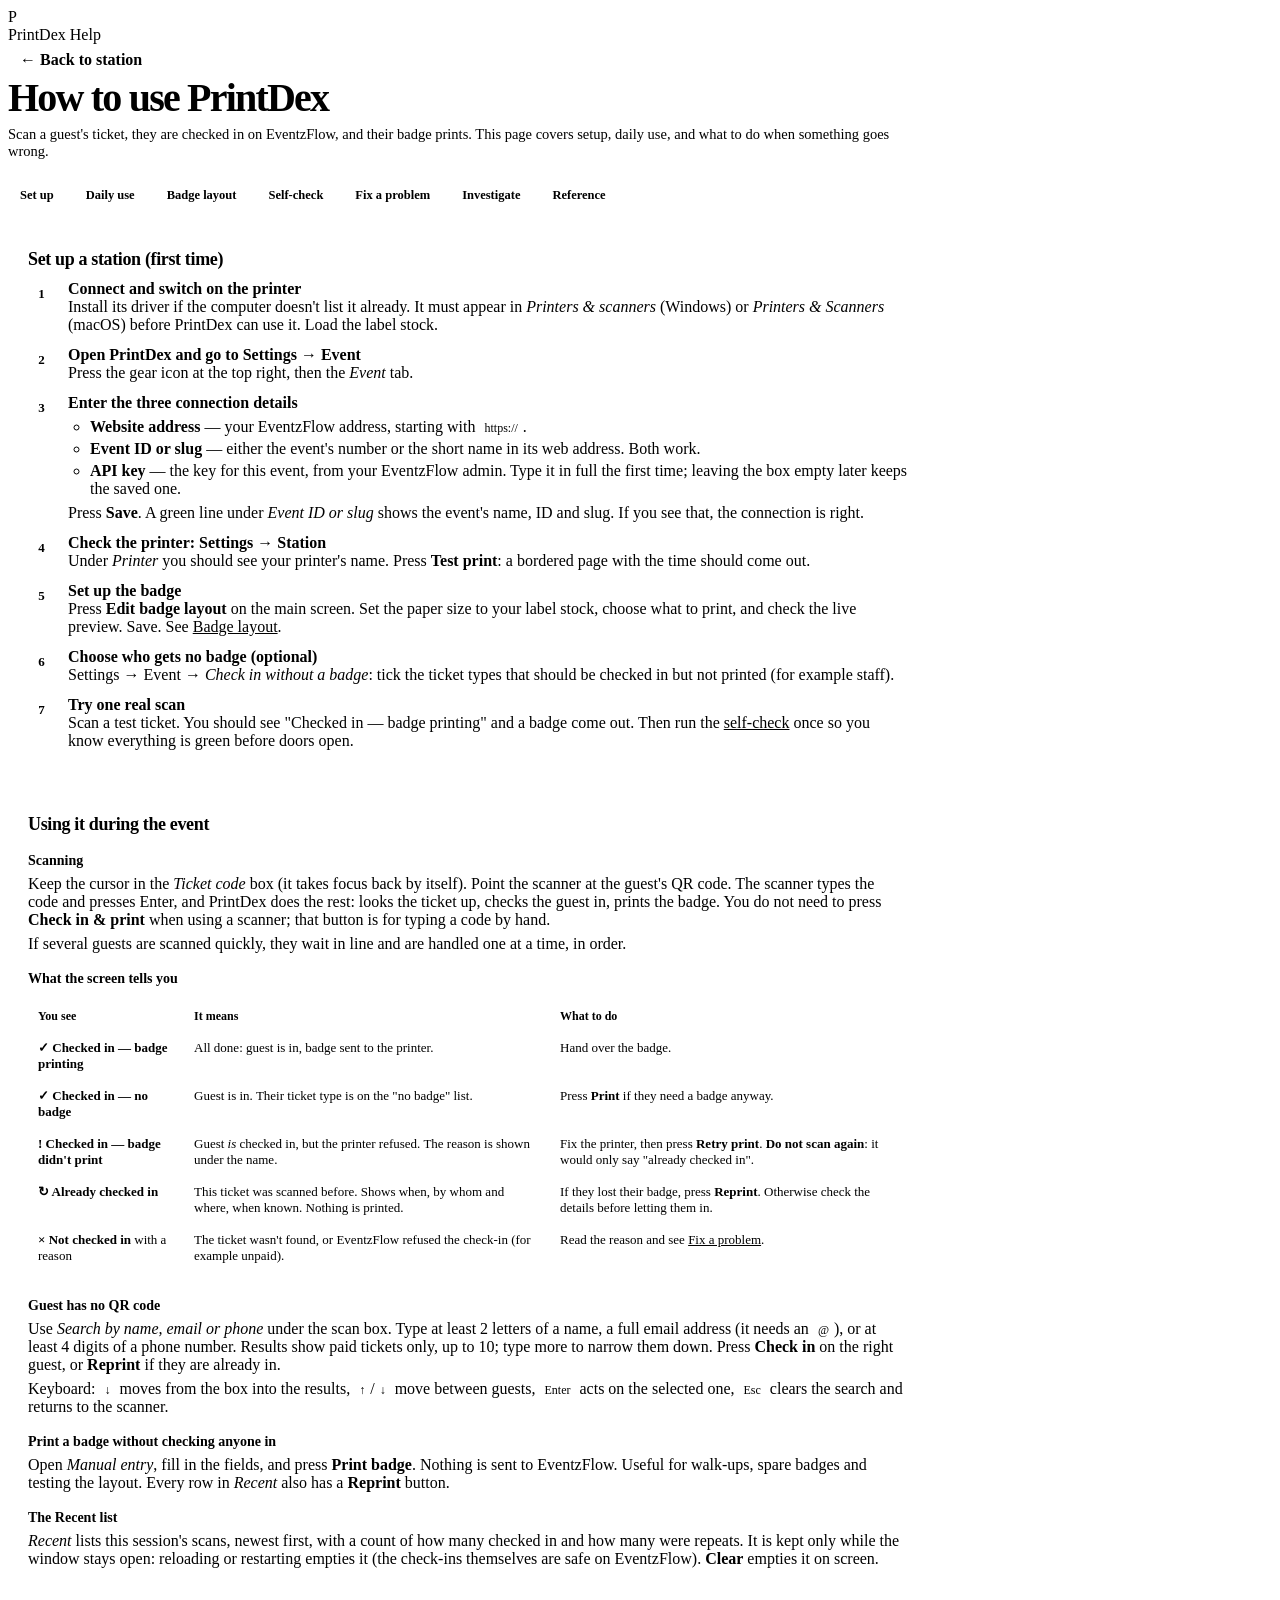
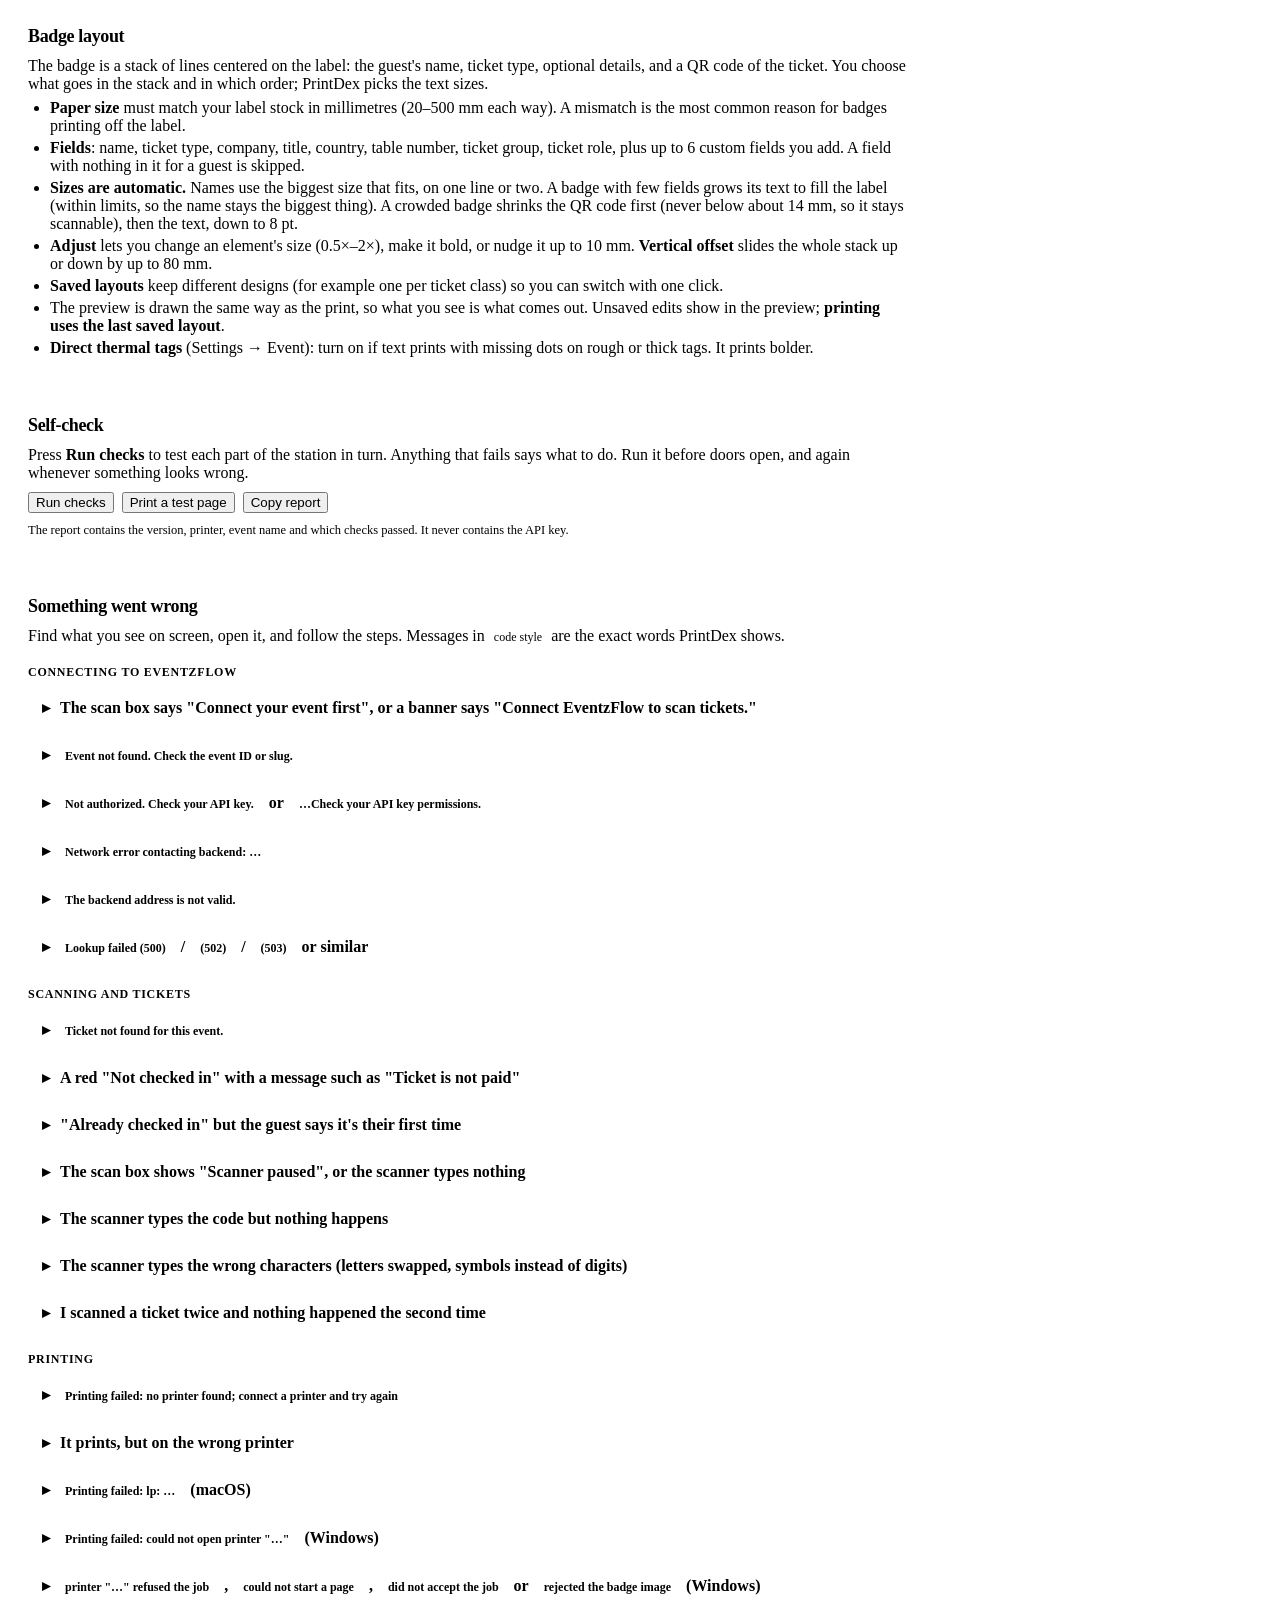
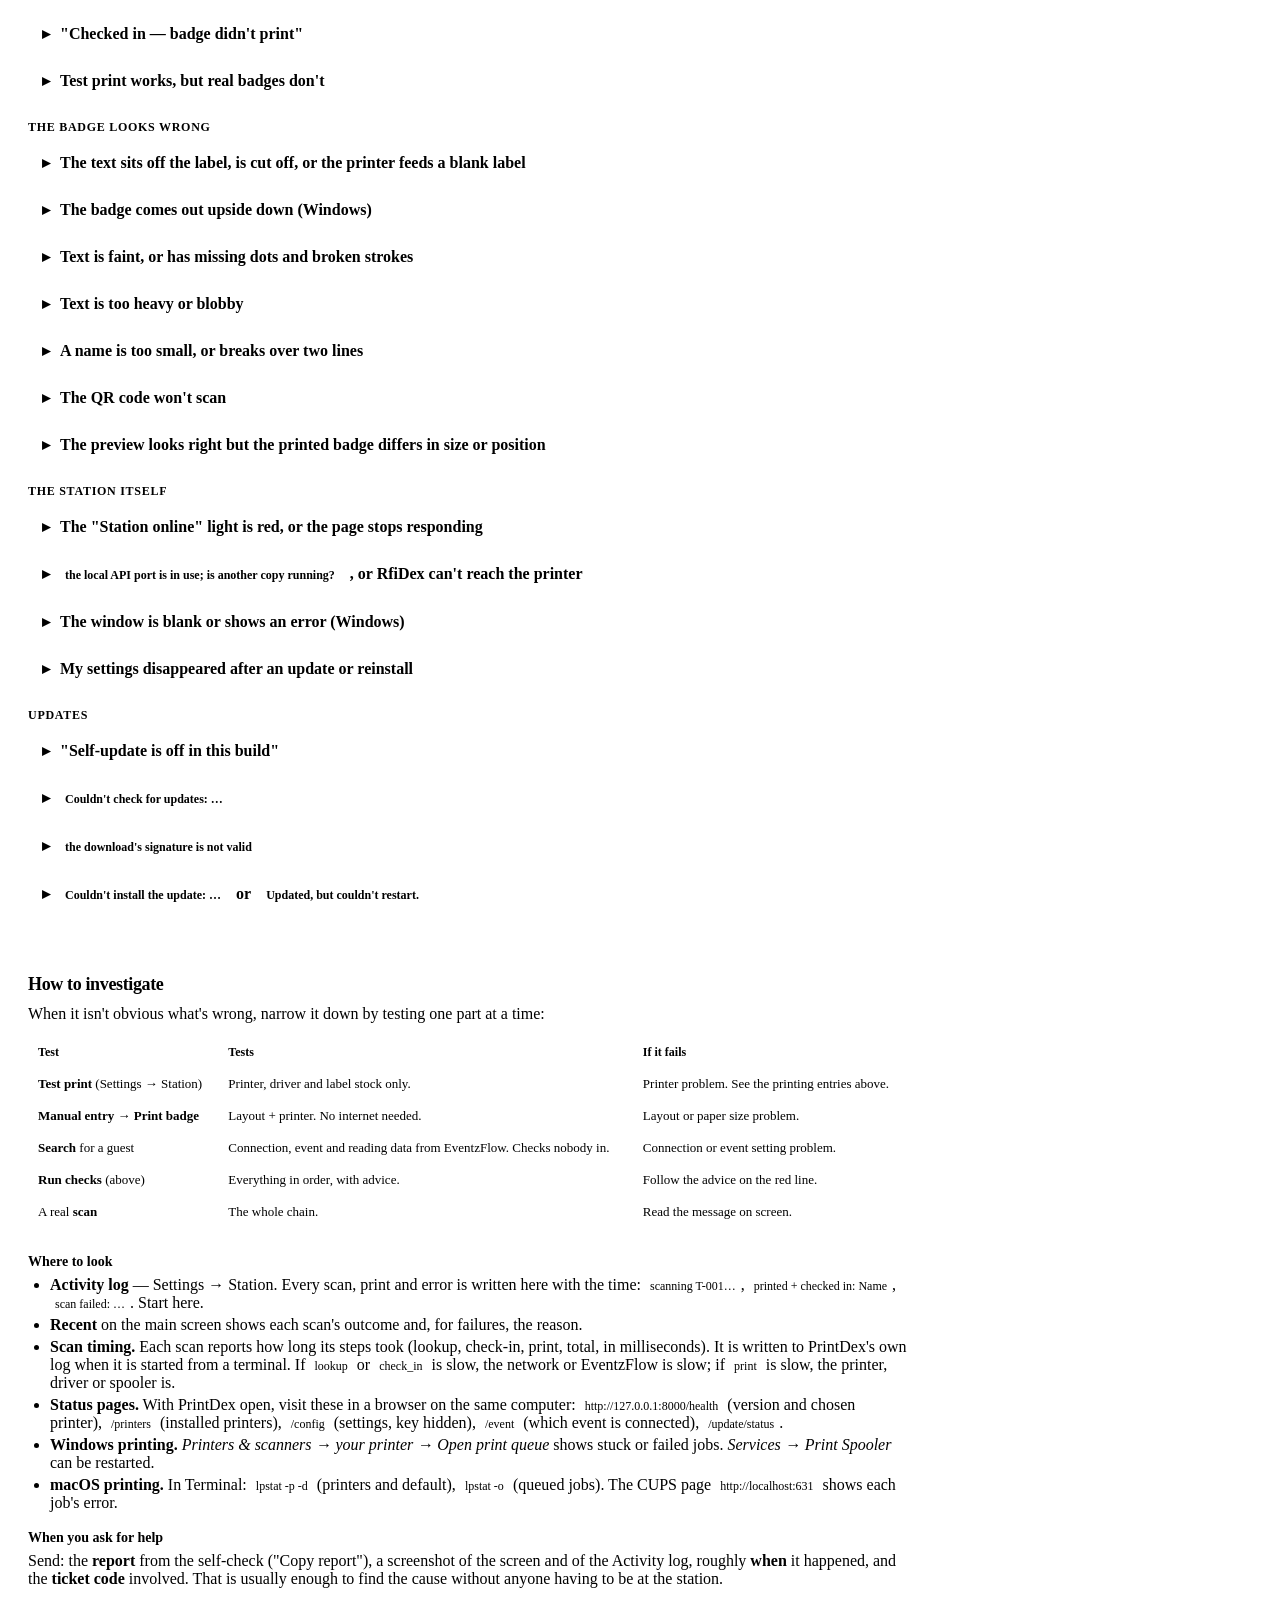
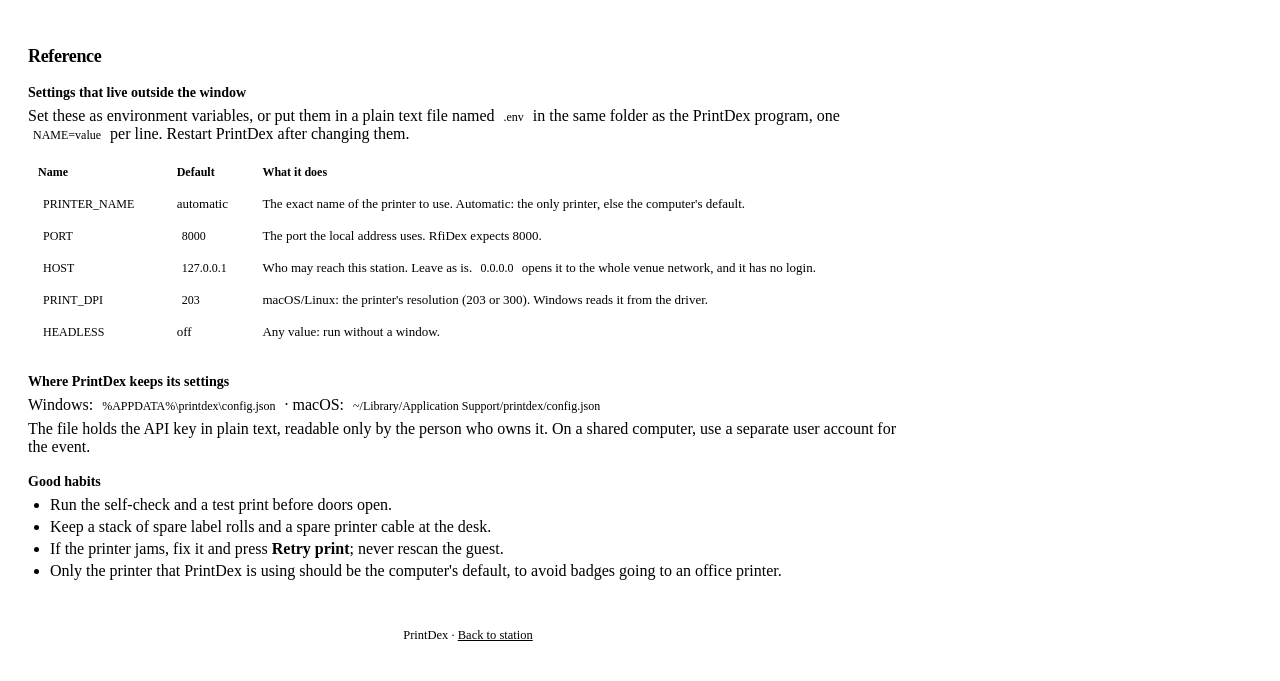
==== internal/server/ui/help.html @ 3a852bdf "feat: event ID or slug, help page, better guest search, UI fixes - Event connection accepts an event" ====
<!doctype html>
<html lang="en">
<head>
<meta charset="utf-8" />
<meta name="viewport" content="width=device-width,initial-scale=1" />
<meta name="color-scheme" content="light dark" />
<title>PrintDex help</title>
<script>
  // Same theme as the dashboard, applied before first paint.
  (function () {
    var saved = null;
    try { saved = localStorage.getItem("ep-theme"); } catch (e) {}
    if (saved === "light" || saved === "dark") document.documentElement.dataset.theme = saved;
  })();
</script>
<link rel="stylesheet" href="/static/style.css" />
<style>
  main.help { display: block; max-width: 920px; }
  .help h1 { margin: 0 0 6px; font-size: clamp(28px, 4vw, 40px); font-weight: 730; letter-spacing: -.045em; line-height: 1.1; }
  .help .lede { margin: 0 0 18px; color: var(--muted); font-size: 14.5px; }
  .help .zone { margin-bottom: 16px; padding: 18px 20px; scroll-margin-top: 84px; }
  .help h2 { margin: 0 0 10px; font-size: 18px; font-weight: 700; letter-spacing: -.02em; }
  .help h3 { margin: 18px 0 6px; font-size: 14px; font-weight: 700; }
  .help p { margin: 6px 0; }
  .help ul, .help ol { margin: 6px 0; padding-left: 22px; }
  .help li { margin: 4px 0; }
  .help code, .help kbd {
    font-family: var(--font-mono); font-size: 12px; padding: 1px 5px; border-radius: 5px;
    background: var(--panel-2); border: 1px solid var(--line); overflow-wrap: anywhere;
  }
  .help kbd { border-bottom-width: 2px; }
  .help a { color: var(--accent); }
  .back { display: inline-flex; align-items: center; gap: 6px; padding: 7px 12px; border: 1px solid var(--line);
    border-radius: 9px; background: var(--panel); color: var(--accent); font-weight: 600; text-decoration: none; }
  .help ul.toc { display: flex; flex-wrap: wrap; gap: 8px; margin: 0 0 18px; padding: 0; list-style: none; }
  .toc a { display: inline-block; padding: 6px 12px; border: 1px solid var(--line); border-radius: 999px;
    background: var(--panel); color: var(--ink-soft); font-weight: 600; font-size: 12.5px; text-decoration: none; }
  .toc a:hover { color: var(--accent); border-color: var(--accent); }

  ol.steps { list-style: none; counter-reset: step; padding: 0; }
  ol.steps > li { counter-increment: step; position: relative; margin: 0 0 12px; padding-left: 40px; }
  ol.steps > li::before {
    content: counter(step); position: absolute; left: 0; top: 0; width: 27px; height: 27px; display: grid; place-items: center;
    border-radius: 50%; background: var(--accent-soft); color: var(--accent); font-weight: 700; font-size: 13px;
  }
  ol.steps > li > strong:first-child { display: block; }
  .note { margin: 10px 0; padding: 10px 12px; border-left: 3px solid var(--accent); background: var(--accent-soft); border-radius: 0 8px 8px 0; }
  .note.warn { border-left-color: var(--warn); background: color-mix(in srgb, var(--warn) 12%, var(--panel)); }
  table.simple { width: 100%; border-collapse: collapse; margin: 8px 0; font-size: 13px; }
  table.simple th, table.simple td { text-align: left; vertical-align: top; padding: 8px 10px; border-bottom: 1px solid var(--line); }
  table.simple th { color: var(--muted); font-size: 12px; font-weight: 600; }
  .table-wrap { overflow-x: auto; }

  details.fix { border: 1px solid var(--line); border-radius: 10px; margin: 8px 0; background: var(--panel); }
  details.fix > summary { cursor: pointer; padding: 10px 14px; font-weight: 600; list-style: none; display: flex; gap: 10px; align-items: baseline; }
  details.fix > summary::-webkit-details-marker { display: none; }
  details.fix > summary::before { content: "▸"; color: var(--muted); transition: transform .12s; flex: none; }
  details.fix[open] > summary::before { transform: rotate(90deg); }
  details.fix > summary:hover { color: var(--accent); }
  details.fix .body { padding: 0 14px 12px 34px; }
  details.fix .why { color: var(--muted); }
  .group-title { margin: 20px 0 4px; color: var(--muted); font-size: 12px; font-weight: 700; letter-spacing: .06em; text-transform: uppercase; }

  /* Self-check */
  .check-actions { display: flex; flex-wrap: wrap; gap: 8px; margin: 10px 0; }
  .check-row { display: grid; grid-template-columns: 26px 1fr; gap: 4px 10px; padding: 10px 0; border-bottom: 1px solid var(--line); }
  .check-row .mark { width: 22px; height: 22px; display: grid; place-items: center; border-radius: 50%; font-weight: 800; font-size: 13px; color: var(--muted); background: var(--panel-2); }
  .check-row.ok .mark { color: var(--ok); background: color-mix(in srgb, var(--ok) 16%, var(--panel)); }
  .check-row.fail .mark { color: var(--err); background: color-mix(in srgb, var(--err) 16%, var(--panel)); }
  .check-row.warn .mark { color: var(--warn); background: color-mix(in srgb, var(--warn) 16%, var(--panel)); }
  .check-row .t { font-weight: 650; }
  .check-row .m { color: var(--ink-soft); overflow-wrap: anywhere; }
  .check-row .f { grid-column: 2; color: var(--muted); }
  .check-summary { margin: 10px 0 0; font-weight: 650; }
  textarea.report { width: 100%; min-height: 150px; margin-top: 8px; font-family: var(--font-mono); font-size: 12px; }
  .foot { color: var(--muted); font-size: 12.5px; text-align: center; padding: 8px 0 30px; }
</style>
</head>
<body>
  <header class="topbar">
    <div class="brand">
      <div class="brand-mark" aria-hidden="true">P</div>
      <div>
        <span class="brand-name">PrintDex</span>
        <span class="brand-context">Help</span>
      </div>
    </div>
    <div class="topbar-right"><a class="back" href="/">← Back to station</a></div>
  </header>

  <main class="help">
    <h1>How to use PrintDex</h1>
    <p class="lede">Scan a guest's ticket, they are checked in on EventzFlow, and their badge prints. This page covers setup, daily use, and what to do when something goes wrong.</p>

    <ul class="toc">
      <li><a href="#start">Set up</a></li>
      <li><a href="#daily">Daily use</a></li>
      <li><a href="#layout">Badge layout</a></li>
      <li><a href="#selfcheck">Self-check</a></li>
      <li><a href="#fix">Fix a problem</a></li>
      <li><a href="#investigate">Investigate</a></li>
      <li><a href="#reference">Reference</a></li>
    </ul>

    <!-- ============ SET UP ============ -->
    <section class="zone" id="start">
      <h2>Set up a station (first time)</h2>
      <ol class="steps">
        <li><strong>Connect and switch on the printer</strong>
          Install its driver if the computer doesn't list it already. It must appear in <em>Printers &amp; scanners</em> (Windows) or <em>Printers &amp; Scanners</em> (macOS) before PrintDex can use it. Load the label stock.</li>
        <li><strong>Open PrintDex and go to Settings → Event</strong>
          Press the gear icon at the top right, then the <em>Event</em> tab.</li>
        <li><strong>Enter the three connection details</strong>
          <ul>
            <li><b>Website address</b> — your EventzFlow address, starting with <code>https://</code>.</li>
            <li><b>Event ID or slug</b> — either the event's number or the short name in its web address. Both work.</li>
            <li><b>API key</b> — the key for this event, from your EventzFlow admin. Type it in full the first time; leaving the box empty later keeps the saved one.</li>
          </ul>
          Press <b>Save</b>. A green line under <em>Event ID or slug</em> shows the event's name, ID and slug. If you see that, the connection is right.</li>
        <li><strong>Check the printer: Settings → Station</strong>
          Under <em>Printer</em> you should see your printer's name. Press <b>Test print</b>: a bordered page with the time should come out.</li>
        <li><strong>Set up the badge</strong>
          Press <b>Edit badge layout</b> on the main screen. Set the paper size to your label stock, choose what to print, and check the live preview. Save. See <a href="#layout">Badge layout</a>.</li>
        <li><strong>Choose who gets no badge (optional)</strong>
          Settings → Event → <em>Check in without a badge</em>: tick the ticket types that should be checked in but not printed (for example staff).</li>
        <li><strong>Try one real scan</strong>
          Scan a test ticket. You should see "Checked in — badge printing" and a badge come out. Then run the <a href="#selfcheck">self-check</a> once so you know everything is green before doors open.</li>
      </ol>
    </section>

    <!-- ============ DAILY USE ============ -->
    <section class="zone" id="daily">
      <h2>Using it during the event</h2>
      <h3>Scanning</h3>
      <p>Keep the cursor in the <em>Ticket code</em> box (it takes focus back by itself). Point the scanner at the guest's QR code. The scanner types the code and presses Enter, and PrintDex does the rest: looks the ticket up, checks the guest in, prints the badge. You do not need to press <b>Check in &amp; print</b> when using a scanner; that button is for typing a code by hand.</p>
      <p>If several guests are scanned quickly, they wait in line and are handled one at a time, in order.</p>

      <h3>What the screen tells you</h3>
      <div class="table-wrap"><table class="simple">
        <tr><th>You see</th><th>It means</th><th>What to do</th></tr>
        <tr><td><b style="color:var(--ok)">✓ Checked in — badge printing</b></td><td>All done: guest is in, badge sent to the printer.</td><td>Hand over the badge.</td></tr>
        <tr><td><b>✓ Checked in — no badge</b></td><td>Guest is in. Their ticket type is on the "no badge" list.</td><td>Press <b>Print</b> if they need a badge anyway.</td></tr>
        <tr><td><b style="color:var(--err)">! Checked in — badge didn't print</b></td><td>Guest <em>is</em> checked in, but the printer refused. The reason is shown under the name.</td><td>Fix the printer, then press <b>Retry print</b>. <b>Do not scan again</b>: it would only say "already checked in".</td></tr>
        <tr><td><b style="color:var(--warn)">↻ Already checked in</b></td><td>This ticket was scanned before. Shows when, by whom and where, when known. Nothing is printed.</td><td>If they lost their badge, press <b>Reprint</b>. Otherwise check the details before letting them in.</td></tr>
        <tr><td><b style="color:var(--err)">× Not checked in</b> with a reason</td><td>The ticket wasn't found, or EventzFlow refused the check-in (for example unpaid).</td><td>Read the reason and see <a href="#fix">Fix a problem</a>.</td></tr>
      </table></div>

      <h3>Guest has no QR code</h3>
      <p>Use <em>Search by name, email or phone</em> under the scan box. Type at least 2 letters of a name, a full email address (it needs an <code>@</code>), or at least 4 digits of a phone number. Results show paid tickets only, up to 10; type more to narrow them down. Press <b>Check in</b> on the right guest, or <b>Reprint</b> if they are already in.</p>
      <p>Keyboard: <kbd>↓</kbd> moves from the box into the results, <kbd>↑</kbd>/<kbd>↓</kbd> move between guests, <kbd>Enter</kbd> acts on the selected one, <kbd>Esc</kbd> clears the search and returns to the scanner.</p>

      <h3>Print a badge without checking anyone in</h3>
      <p>Open <em>Manual entry</em>, fill in the fields, and press <b>Print badge</b>. Nothing is sent to EventzFlow. Useful for walk-ups, spare badges and testing the layout. Every row in <em>Recent</em> also has a <b>Reprint</b> button.</p>

      <h3>The Recent list</h3>
      <p><em>Recent</em> lists this session's scans, newest first, with a count of how many checked in and how many were repeats. It is kept only while the window stays open: reloading or restarting empties it (the check-ins themselves are safe on EventzFlow). <b>Clear</b> empties it on screen.</p>
    </section>

    <!-- ============ LAYOUT ============ -->
    <section class="zone" id="layout">
      <h2>Badge layout</h2>
      <p>The badge is a stack of lines centered on the label: the guest's name, ticket type, optional details, and a QR code of the ticket. You choose what goes in the stack and in which order; PrintDex picks the text sizes.</p>
      <ul>
        <li><b>Paper size</b> must match your label stock in millimetres (20–500 mm each way). A mismatch is the most common reason for badges printing off the label.</li>
        <li><b>Fields</b>: name, ticket type, company, title, country, table number, ticket group, ticket role, plus up to 6 custom fields you add. A field with nothing in it for a guest is skipped.</li>
        <li><b>Sizes are automatic.</b> Names use the biggest size that fits, on one line or two. A badge with few fields grows its text to fill the label (within limits, so the name stays the biggest thing). A crowded badge shrinks the QR code first (never below about 14 mm, so it stays scannable), then the text, down to 8 pt.</li>
        <li><b>Adjust</b> lets you change an element's size (0.5×–2×), make it bold, or nudge it up to 10 mm. <b>Vertical offset</b> slides the whole stack up or down by up to 80 mm.</li>
        <li><b>Saved layouts</b> keep different designs (for example one per ticket class) so you can switch with one click.</li>
        <li>The preview is drawn the same way as the print, so what you see is what comes out. Unsaved edits show in the preview; <b>printing uses the last saved layout</b>.</li>
        <li><b>Direct thermal tags</b> (Settings → Event): turn on if text prints with missing dots on rough or thick tags. It prints bolder.</li>
      </ul>
    </section>

    <!-- ============ SELF CHECK ============ -->
    <section class="zone" id="selfcheck">
      <h2>Self-check</h2>
      <p>Press <b>Run checks</b> to test each part of the station in turn. Anything that fails says what to do. Run it before doors open, and again whenever something looks wrong.</p>
      <div class="check-actions">
        <button type="button" id="run-checks">Run checks</button>
        <button type="button" class="ghost" id="print-test">Print a test page</button>
        <button type="button" class="ghost" id="copy-report">Copy report</button>
      </div>
      <div id="check-list" aria-live="polite"></div>
      <p class="check-summary" id="check-summary" role="status"></p>
      <div class="note" id="print-result" hidden></div>
      <textarea class="report" id="report" readonly hidden aria-label="Report to send to support"></textarea>
      <p class="why" style="color:var(--muted);font-size:12.5px">The report contains the version, printer, event name and which checks passed. It never contains the API key.</p>
    </section>

    <!-- ============ FIX A PROBLEM ============ -->
    <section class="zone" id="fix">
      <h2>Something went wrong</h2>
      <p>Find what you see on screen, open it, and follow the steps. Messages in <code>code style</code> are the exact words PrintDex shows.</p>

      <div class="group-title">Connecting to EventzFlow</div>

      <details class="fix"><summary>The scan box says "Connect your event first", or a banner says "Connect EventzFlow to scan tickets."</summary>
        <div class="body"><p class="why">One of the three connection details is missing.</p>
        <ol><li>Settings → Event.</li><li>Fill in Website address, Event ID or slug and API key, then <b>Save</b>.</li><li>Confirm the green line shows your event's name.</li></ol></div></details>

      <details class="fix"><summary><code>Event not found. Check the event ID or slug.</code></summary>
        <div class="body"><p class="why">EventzFlow does not know an event by what was entered.</p>
        <ol><li>Copy the ID or slug again from the event in EventzFlow; check for typos or a trailing space.</li>
        <li>Try the other form: if the slug fails, use the numeric ID, or the other way round.</li>
        <li>Check the <b>Website address</b>: an event that lives on one EventzFlow server (for example staging) isn't found on another (production).</li></ol></div></details>

      <details class="fix"><summary><code>Not authorized. Check your API key.</code> or <code>…Check your API key permissions.</code></summary>
        <div class="body"><p class="why">The API key is wrong, expired, belongs to another event, or isn't allowed to check guests in.</p>
        <ol><li>Ask your EventzFlow admin for the event's key and confirm it can check guests in.</li>
        <li>Settings → Event → paste the full key → <b>Save</b>. (An empty key box keeps the old one, so the new key must be typed in.)</li>
        <li>Run the <a href="#selfcheck">self-check</a>: "API key accepted" should turn green.</li></ol></div></details>

      <details class="fix"><summary><code>Network error contacting backend: …</code></summary>
        <div class="body"><p class="why">PrintDex couldn't reach EventzFlow at all. The text after the colon says why: <code>connection refused</code> (nothing listening at that address), <code>no such host</code> (address misspelled or no internet/DNS), <code>timeout</code> (network too slow or blocked), <code>certificate</code> (the computer's clock is wrong, or a venue network is intercepting secure connections).</p>
        <ol><li>Check the computer's internet connection; open the Website address in a browser on the same computer.</li>
        <li>Check the address begins with <code>https://</code> and has no extra path at the end.</li>
        <li>Check the computer's date and time are right.</li>
        <li>On a venue network, ask whether outgoing HTTPS is restricted or a proxy is needed.</li>
        <li>No guest is checked in while this error shows, so it is safe to scan again once the connection is back.</li></ol></div></details>

      <details class="fix"><summary><code>The backend address is not valid.</code></summary>
        <div class="body"><p class="why">The Website address isn't a usable address.</p>
        <p>Re-enter it in full, for example <code>https://app.eventzflow.com</code>, with no spaces.</p></div></details>

      <details class="fix"><summary><code>Lookup failed (500)</code> / <code>(502)</code> / <code>(503)</code> or similar</summary>
        <div class="body"><p class="why">EventzFlow itself had a problem answering.</p>
        <ol><li>Wait a moment and scan again; nobody was checked in by the failed attempt.</li>
        <li>If it keeps happening, tell your EventzFlow admin, with the time and the ticket code.</li>
        <li>Meanwhile, you can still print badges by hand with <em>Manual entry</em>.</li></ol></div></details>

      <div class="group-title">Scanning and tickets</div>

      <details class="fix"><summary><code>Ticket not found for this event.</code></summary>
        <div class="body"><p class="why">EventzFlow has no ticket with that code in this event.</p>
        <ol><li>The ticket may belong to a different event, or have been cancelled or deleted.</li>
        <li>The code may be damaged by the scanner (extra characters at the start or end, wrong letters). Look at what was typed into the box; see "The scanner types the wrong characters" below.</li>
        <li>Find the guest with <em>Search by name, email or phone</em> instead.</li></ol></div></details>

      <details class="fix"><summary>A red "Not checked in" with a message such as "Ticket is not paid"</summary>
        <div class="body"><p class="why">EventzFlow refused the check-in and said why. PrintDex shows its message as it is. The guest is not checked in and no badge is printed.</p>
        <ol><li>Read the message under the name.</li><li>Fix the cause in EventzFlow (for example confirm the payment), then scan again.</li></ol></div></details>

      <details class="fix"><summary>"Already checked in" but the guest says it's their first time</summary>
        <div class="body"><p class="why">The ticket really was scanned before. The line "First scanned … by … at …" says when and where, when EventzFlow knows.</p>
        <ol><li>Check the time and the operator or gate. Another station, another PrintDex, or RfiDex may have scanned it.</li>
        <li>If it was a genuine earlier scan and they only need a badge, press <b>Reprint</b>.</li>
        <li>If you suspect a shared or copied ticket, handle it as your event rules say; PrintDex does not undo check-ins.</li></ol></div></details>

      <details class="fix"><summary>The scan box shows "Scanner paused", or the scanner types nothing</summary>
        <div class="body"><p class="why">The scan box doesn't have the keyboard focus, or a window is open on top of it (Settings pauses the scanner).</p>
        <ol><li>Close Settings, then click the scan box.</li>
        <li>Check the scanner is connected and has power (cable, or Bluetooth paired and charged). A scanner is a keyboard to the computer.</li>
        <li>Test the scanner in a text editor. If it doesn't type there either, the problem is the scanner or its connection, not PrintDex.</li></ol></div></details>

      <details class="fix"><summary>The scanner types the code but nothing happens</summary>
        <div class="body"><p class="why">The scanner isn't sending Enter after the code, so PrintDex never gets the signal to start.</p>
        <ol><li>Press <b>Check in &amp; print</b> by hand to confirm the code works.</li>
        <li>Set the scanner to send "Enter" (carriage return) after each scan. The scanner's manual has a setup barcode for this.</li></ol></div></details>

      <details class="fix"><summary>The scanner types the wrong characters (letters swapped, symbols instead of digits)</summary>
        <div class="body"><p class="why">The scanner's keyboard language doesn't match the computer's.</p>
        <p>Set the scanner's keyboard layout to the one the computer uses (setup barcode in the scanner manual), or change the computer's input language to match.</p></div></details>

      <details class="fix"><summary>I scanned a ticket twice and nothing happened the second time</summary>
        <div class="body"><p class="why">A repeat of the same code within about 3 seconds is ignored on purpose, to stop a double-read from checking in or printing twice. After that, a second scan shows "Already checked in".</p></div></details>

      <div class="group-title">Printing</div>

      <details class="fix"><summary><code>Printing failed: no printer found; connect a printer and try again</code></summary>
        <div class="body"><p class="why">The computer lists no printer.</p>
        <ol><li>Check the printer's power and cable, and that its driver is installed.</li>
        <li>Confirm it appears in <em>Printers &amp; scanners</em> (Windows) or <em>Printers &amp; Scanners</em> (macOS).</li>
        <li>Settings → Station → <b>Refresh</b>. The printer name should appear.</li>
        <li>Press <b>Retry print</b> on the badge that didn't print. The guest is already checked in; do not rescan.</li></ol></div></details>

      <details class="fix"><summary>It prints, but on the wrong printer</summary>
        <div class="body"><p class="why">PrintDex uses, in order: the <code>PRINTER_NAME</code> setting, the only installed printer, the computer's default printer, then the first one found.</p>
        <ol><li>Quick fix: set the label printer as the computer's default printer.</li>
        <li>Firm fix: put <code>PRINTER_NAME=Exact Printer Name</code> in a <code>.env</code> file next to PrintDex and restart it. See <a href="#reference">Reference</a>.</li></ol></div></details>

      <details class="fix"><summary><code>Printing failed: lp: …</code> (macOS)</summary>
        <div class="body"><p class="why">macOS's print system (CUPS) refused the job; the words after <code>lp:</code> are its reason.</p>
        <ol><li>Open <em>System Settings → Printers &amp; Scanners</em>, open the printer's queue, and make sure it isn't paused or showing an error. Resume it.</li>
        <li>Remove stuck jobs from the queue.</li>
        <li>If it still fails, remove and add the printer again with its driver.</li>
        <li>In Terminal, <code>lpstat -p -d</code> shows printer state and the default; <code>lpstat -o</code> shows queued jobs.</li></ol></div></details>

      <details class="fix"><summary><code>Printing failed: could not open printer "…"</code> (Windows)</summary>
        <div class="body"><p class="why">Windows has no printer with exactly that name, usually because it was renamed, removed, or <code>PRINTER_NAME</code> is misspelled.</p>
        <ol><li>Check the name in <em>Printers &amp; scanners</em> and copy it exactly.</li>
        <li>Fix or remove <code>PRINTER_NAME</code> in the <code>.env</code> file, then restart PrintDex.</li></ol></div></details>

      <details class="fix"><summary><code>printer "…" refused the job</code>, <code>could not start a page</code>, <code>did not accept the job</code> or <code>rejected the badge image</code> (Windows)</summary>
        <div class="body"><p class="why">Windows reached the printer but it wouldn't take the job: usually offline, paused, an error light, a stuck spooler, or a driver that doesn't handle images well.</p>
        <ol><li>Look at the printer: power, paper/label jam, lid closed, error light.</li>
        <li>Open the printer's queue in <em>Printers &amp; scanners</em>; if it says offline or paused, fix that; cancel all stuck jobs.</li>
        <li>Restart the <em>Print Spooler</em> service (Services → Print Spooler → Restart).</li>
        <li>Reinstall the manufacturer's own driver (not a generic one).</li>
        <li>Press <b>Test print</b> in Settings → Station to confirm. Then <b>Retry print</b> on the badge.</li></ol></div></details>

      <details class="fix"><summary>"Checked in — badge didn't print"</summary>
        <div class="body"><p class="why">The check-in worked; only the printing failed. The reason is under the guest's name.</p>
        <ol><li>Fix the cause (see the printer entries above).</li><li>Press <b>Retry print</b>.</li><li>Do not scan the ticket again.</li></ol></div></details>

      <details class="fix"><summary>Test print works, but real badges don't</summary>
        <div class="body"><p class="why">The printer is fine; the problem is in the badge or the data.</p>
        <ol><li>Open <em>Manual entry</em> and press <b>Print badge</b>. This prints a badge with no EventzFlow involved. If it works, the layout and printer are fine and the problem is the ticket's data or the connection.</li>
        <li>If it fails, look at the message and the layout's paper size.</li></ol></div></details>

      <div class="group-title">The badge looks wrong</div>

      <details class="fix"><summary>The text sits off the label, is cut off, or the printer feeds a blank label</summary>
        <div class="body"><p class="why">The paper size in the layout doesn't match the label stock or the printer's own page size.</p>
        <ol><li>Measure the label (width × height in millimetres). Set the same in the layout, and in the printer driver's page/paper size.</li>
        <li>Use <b>Vertical offset</b> or an element's nudge to shift things a few millimetres.</li>
        <li>Calibrate the printer's label (gap) sensor as its manual describes, especially after changing stock.</li></ol></div></details>

      <details class="fix"><summary>The badge comes out upside down (Windows)</summary>
        <div class="body"><p class="why">On Windows, PrintDex turns every badge 180° to suit how the station printers feed labels.</p>
        <ol><li>Set <em>rotation 180°</em> in the printer driver's preferences to cancel it, or</li>
        <li>ask the maintainer to switch <code>rotate180</code> off in the code.</li></ol></div></details>

      <details class="fix"><summary>Text is faint, or has missing dots and broken strokes</summary>
        <div class="body"><ol>
        <li>Turn on <b>Direct thermal tags</b> (Settings → Event). It prints bolder.</li>
        <li>Raise the printer's darkness/density in the driver, or slow the print speed.</li>
        <li>Clean the print head; rough or very thick tag stock drops dots.</li></ol></div></details>

      <details class="fix"><summary>Text is too heavy or blobby</summary>
        <div class="body"><ol><li>Turn <b>Direct thermal tags</b> off if it is on.</li><li>Lower the printer's darkness/density.</li></ol></div></details>

      <details class="fix"><summary>A name is too small, or breaks over two lines</summary>
        <div class="body"><p class="why">That is the automatic sizing: long names use two lines and a smaller size so they fit; very long ones go down to 8 pt.</p>
        <ol><li>Make the paper wider, or remove other fields so more room is left.</li>
        <li>Use <b>Adjust</b> on the name to scale it up or down (0.5×–2×).</li></ol></div></details>

      <details class="fix"><summary>The QR code won't scan</summary>
        <div class="body"><ol>
        <li>Give it more room: remove a field or use a bigger label. On a crowded badge the QR code is shrunk to make space, and below about 14 mm it scans poorly.</li>
        <li>Check print darkness (a faint print scans badly); avoid Direct thermal mode if the QR looks blurred.</li>
        <li>Test with the scanner on a freshly printed badge in good light.</li></ol></div></details>

      <details class="fix"><summary>The preview looks right but the printed badge differs in size or position</summary>
        <div class="body"><p class="why">The printer driver is rescaling the page.</p>
        <ol><li>In the driver, set scaling to 100% / "actual size" (not "fit to page") and the page size to the label size.</li>
        <li>macOS: if prints come out tiny or huge, set <code>PRINT_DPI</code> to the printer's resolution (203 or 300) and restart. See <a href="#reference">Reference</a>.</li></ol></div></details>

      <div class="group-title">The station itself</div>

      <details class="fix"><summary>The "Station online" light is red, or the page stops responding</summary>
        <div class="body"><ol>
        <li>Settings → Station → <b>Restart</b>. If the page won't respond, close PrintDex and open it again.</li>
        <li>Nothing is lost: check-ins are already on EventzFlow.</li></ol></div></details>

      <details class="fix"><summary><code>the local API port is in use; is another copy running?</code>, or RfiDex can't reach the printer</summary>
        <div class="body"><p class="why">Another program is already using port 8000 on this computer, most often a second copy of PrintDex or the old event-printer app. RfiDex looks for PrintDex at <code>http://127.0.0.1:8000</code>.</p>
        <ol><li>Quit the other copy (Task Manager on Windows, Activity Monitor on macOS), then open PrintDex again.</li>
        <li>The window can still print while the port is busy; only RfiDex's link is down.</li>
        <li>To use a different port, set <code>PORT</code>, but RfiDex must then be pointed at the same port.</li></ol></div></details>

      <details class="fix"><summary>The window is blank or shows an error (Windows)</summary>
        <div class="body"><p class="why">Windows needs Microsoft's WebView2 runtime to show the window. The installer normally adds it.</p>
        <p>Install "Microsoft Edge WebView2 Runtime" from Microsoft, or reinstall PrintDex with an internet connection.</p></div></details>

      <details class="fix"><summary>My settings disappeared after an update or reinstall</summary>
        <div class="body"><p class="why">Settings live in one file, not inside the app. Updating and reinstalling keep it. See the path under <a href="#reference">Reference</a>.</p>
        <ol><li>If the file is gone, re-enter the Event details and layout.</li>
        <li>A station coming from the older event-printer app imports that app's settings the first time PrintDex starts, only if PrintDex has no file of its own yet.</li></ol></div></details>

      <div class="group-title">Updates</div>

      <details class="fix"><summary>"Self-update is off in this build"</summary>
        <div class="body"><p class="why">This copy was built without an update key (a development or unsigned build), so it can only check, not install.</p>
        <p>Install the latest release from the releases page instead.</p></div></details>

      <details class="fix"><summary><code>Couldn't check for updates: …</code></summary>
        <div class="body"><p class="why">PrintDex couldn't reach the release page (no internet, or the release server is blocked or down).</p>
        <p>Check the internet connection and try again. Updates are optional; the station keeps working.</p></div></details>

      <details class="fix"><summary><code>the download's signature is not valid</code></summary>
        <div class="body"><p class="why">The downloaded file wasn't signed by the publisher, or was damaged on the way. PrintDex refuses to install it.</p>
        <p>Don't install it. Download the installer again from the official releases page, and tell the maintainer if it repeats.</p></div></details>

      <details class="fix"><summary><code>Couldn't install the update: …</code> or <code>Updated, but couldn't restart.</code></summary>
        <div class="body"><ol>
        <li>If it says it couldn't restart: close PrintDex and open it again; the update is already in place.</li>
        <li>If it couldn't install: the program's folder isn't writable (for example it was copied into a protected folder). Reinstall with the installer.</li></ol></div></details>
    </section>

    <!-- ============ INVESTIGATE ============ -->
    <section class="zone" id="investigate">
      <h2>How to investigate</h2>
      <p>When it isn't obvious what's wrong, narrow it down by testing one part at a time:</p>
      <div class="table-wrap"><table class="simple">
        <tr><th>Test</th><th>Tests</th><th>If it fails</th></tr>
        <tr><td><b>Test print</b> (Settings → Station)</td><td>Printer, driver and label stock only.</td><td>Printer problem. See the printing entries above.</td></tr>
        <tr><td><b>Manual entry → Print badge</b></td><td>Layout + printer. No internet needed.</td><td>Layout or paper size problem.</td></tr>
        <tr><td><b>Search</b> for a guest</td><td>Connection, event and reading data from EventzFlow. Checks nobody in.</td><td>Connection or event setting problem.</td></tr>
        <tr><td><b>Run checks</b> (above)</td><td>Everything in order, with advice.</td><td>Follow the advice on the red line.</td></tr>
        <tr><td>A real <b>scan</b></td><td>The whole chain.</td><td>Read the message on screen.</td></tr>
      </table></div>

      <h3>Where to look</h3>
      <ul>
        <li><b>Activity log</b> — Settings → Station. Every scan, print and error is written here with the time: <code>scanning T-001…</code>, <code>printed + checked in: Name</code>, <code>scan failed: …</code>. Start here.</li>
        <li><b>Recent</b> on the main screen shows each scan's outcome and, for failures, the reason.</li>
        <li><b>Scan timing.</b> Each scan reports how long its steps took (lookup, check-in, print, total, in milliseconds). It is written to PrintDex's own log when it is started from a terminal. If <code>lookup</code> or <code>check_in</code> is slow, the network or EventzFlow is slow; if <code>print</code> is slow, the printer, driver or spooler is.</li>
        <li><b>Status pages.</b> With PrintDex open, visit these in a browser on the same computer: <code>http://127.0.0.1:8000/health</code> (version and chosen printer), <code>/printers</code> (installed printers), <code>/config</code> (settings, key hidden), <code>/event</code> (which event is connected), <code>/update/status</code>.</li>
        <li><b>Windows printing.</b> <em>Printers &amp; scanners → your printer → Open print queue</em> shows stuck or failed jobs. <em>Services → Print Spooler</em> can be restarted.</li>
        <li><b>macOS printing.</b> In Terminal: <code>lpstat -p -d</code> (printers and default), <code>lpstat -o</code> (queued jobs). The CUPS page <code>http://localhost:631</code> shows each job's error.</li>
      </ul>

      <h3>When you ask for help</h3>
      <p>Send: the <b>report</b> from the self-check ("Copy report"), a screenshot of the screen and of the Activity log, roughly <b>when</b> it happened, and the <b>ticket code</b> involved. That is usually enough to find the cause without anyone having to be at the station.</p>
    </section>

    <!-- ============ REFERENCE ============ -->
    <section class="zone" id="reference">
      <h2>Reference</h2>
      <h3>Settings that live outside the window</h3>
      <p>Set these as environment variables, or put them in a plain text file named <code>.env</code> in the same folder as the PrintDex program, one <code>NAME=value</code> per line. Restart PrintDex after changing them.</p>
      <div class="table-wrap"><table class="simple">
        <tr><th>Name</th><th>Default</th><th>What it does</th></tr>
        <tr><td><code>PRINTER_NAME</code></td><td>automatic</td><td>The exact name of the printer to use. Automatic: the only printer, else the computer's default.</td></tr>
        <tr><td><code>PORT</code></td><td><code>8000</code></td><td>The port the local address uses. RfiDex expects 8000.</td></tr>
        <tr><td><code>HOST</code></td><td><code>127.0.0.1</code></td><td>Who may reach this station. Leave as is. <code>0.0.0.0</code> opens it to the whole venue network, and it has no login.</td></tr>
        <tr><td><code>PRINT_DPI</code></td><td><code>203</code></td><td>macOS/Linux: the printer's resolution (203 or 300). Windows reads it from the driver.</td></tr>
        <tr><td><code>HEADLESS</code></td><td>off</td><td>Any value: run without a window.</td></tr>
      </table></div>

      <h3>Where PrintDex keeps its settings</h3>
      <p id="config-path">Windows: <code>%APPDATA%\printdex\config.json</code> · macOS: <code>~/Library/Application Support/printdex/config.json</code></p>
      <p>The file holds the API key in plain text, readable only by the person who owns it. On a shared computer, use a separate user account for the event.</p>

      <h3>Good habits</h3>
      <ul>
        <li>Run the self-check and a test print before doors open.</li>
        <li>Keep a stack of spare label rolls and a spare printer cable at the desk.</li>
        <li>If the printer jams, fix it and press <b>Retry print</b>; never rescan the guest.</li>
        <li>Only the printer that PrintDex is using should be the computer's default, to avoid badges going to an office printer.</li>
      </ul>
    </section>

    <p class="foot">PrintDex <span id="foot-version"></span> · <a href="/">Back to station</a></p>
  </main>

<script>
(function () {
  const $ = (id) => document.getElementById(id);
  const esc = (s) => String(s).replace(/[&<>"]/g, (c) => ({ "&": "&amp;", "<": "&lt;", ">": "&gt;", '"': "&quot;" }[c]));

  async function get(path) {
    const r = await fetch(path);
    let j = null;
    try { j = await r.json(); } catch (e) { /* not JSON */ }
    if (!r.ok) throw new Error((j && j.detail) || ("HTTP " + r.status));
    return j;
  }

  // Each check returns { status: "ok" | "warn" | "fail", text, fix }.
  const state = {};
  const checks = [
    { id: "station", title: "PrintDex is running", run: async () => {
        const j = await get("/health");
        state.version = j.version;
        $("foot-version").textContent = j.version;
        return { status: "ok", text: "Version " + j.version + "." };
      },
      fail: "Close PrintDex and open it again." },

    { id: "printer", title: "Printer found", run: async () => {
        const j = await get("/printers");
        state.printer = j.configured_printer || "";
        state.default = j.default_printer || "";
        state.installed = j.printers || [];
        if (!state.installed.length) return { status: "fail", text: "No printer is installed or connected.",
          fix: "Connect and power the printer, install its driver, check it shows in the computer's printer list, then run the checks again." };
        if (!state.printer) return { status: "fail", text: "Printers exist but none is chosen.",
          fix: "Set the label printer as the computer's default printer, or set PRINTER_NAME (see Reference)." };
        const others = state.installed.length > 1 ? " (" + state.installed.length + " printers installed" + (state.default ? ", default: " + state.default : "") + ")" : "";
        return { status: "ok", text: "Printing to “" + state.printer + "”" + others + ".",
          fix: state.installed.length > 1 ? "Make sure that is your label printer. If not, see “It prints, but on the wrong printer”." : "" };
      } },

    { id: "settings", title: "Event settings complete", run: async () => {
        const j = await get("/config");
        state.config = { url: j.backend_url, slug: j.event_slug, keySet: j.api_key_set, path: j.config_path };
        if (j.config_path) $("config-path").innerHTML = "Your settings file: <code>" + esc(j.config_path) + "</code>";
        const missing = [];
        if (!j.backend_url) missing.push("Website address");
        if (!j.event_slug) missing.push("Event ID or slug");
        if (!j.api_key_set) missing.push("API key");
        if (missing.length) return { status: "fail", text: "Missing: " + missing.join(", ") + ".",
          fix: "Settings → Event: fill these in and press Save." };
        let host = j.backend_url;
        try { host = new URL(j.backend_url).host; } catch (e) { /* show as typed */ }
        state.host = host;
        return { status: "ok", text: "Server " + host + ", event “" + j.event_slug + "”, API key set." };
      } },

    { id: "event", title: "Event found on EventzFlow", run: async () => {
        if (!state.config || !state.config.url || !state.config.slug) return { status: "warn", text: "Skipped: event settings are incomplete." };
        const j = await get("/event");
        state.event = j;
        return { status: "ok", text: j.title + " (ID " + j.id + ", slug " + j.slug + ")." };
      },
      fail: "Check the Website address and the event ID or slug (Settings → Event). See “Event not found” and “Network error” below." },

    { id: "key", title: "API key accepted", run: async () => {
        if (!state.config || !state.config.keySet || !state.event) return { status: "warn", text: "Skipped: the event wasn't reached." };
        try {
          const j = await get("/ticket-groups");
          return { status: "ok", text: j.enabled ? "Accepted. This event uses ticket groups (" + j.groups.length + ")." : "Accepted." };
        } catch (e) {
          const msg = String(e.message || e);
          // A refused key and a backend that errored need different advice.
          return /not authorized/i.test(msg)
            ? { status: "fail", text: msg, fix: "Enter the event's API key again in Settings → Event and press Save. See “Not authorized”." }
            : { status: "fail", text: msg, fix: "EventzFlow answered with an error rather than refusing the key. Wait a moment and run the checks again; if it repeats, tell your EventzFlow admin. See “Lookup failed”." };
        }
      } },

    { id: "update", title: "Updates", run: async () => {
        const j = await get("/update/status");
        state.update = j;
        if (!j.update_supported) return { status: "warn", text: "Version " + j.current_version + ". Self-update is off in this build.",
          fix: "Fine for testing. For event stations, install the signed release." };
        return { status: "ok", text: "Version " + j.current_version + ". Updates are enabled." };
      } },
  ];

  const MARK = { ok: "✓", warn: "!", fail: "✕", run: "…" };

  function row(c) {
    const el = document.createElement("div");
    el.className = "check-row";
    el.id = "check-" + c.id;
    el.innerHTML = '<span class="mark">…</span><div><div class="t"></div><div class="m"></div></div>';
    el.querySelector(".t").textContent = c.title;
    return el;
  }

  function show(c, result) {
    const el = $("check-" + c.id);
    el.className = "check-row " + result.status;
    el.querySelector(".mark").textContent = MARK[result.status];
    el.querySelector(".m").textContent = result.text;
    const old = el.querySelector(".f");
    if (old) old.remove();
    const advice = result.fix || (result.status === "fail" ? c.fail : "");
    if (advice) {
      const f = document.createElement("div");
      f.className = "f";
      f.textContent = (result.status === "fail" ? "What to do: " : "Note: ") + advice;
      el.appendChild(f);
    }
    c.result = result;
  }

  async function runChecks() {
    const btn = $("run-checks");
    btn.disabled = true;
    $("check-summary").textContent = "";
    $("check-list").replaceChildren(...checks.map(row));
    for (const k of Object.keys(state)) delete state[k];
    for (const c of checks) {
      let result;
      try { result = await c.run(); }
      catch (e) { result = { status: "fail", text: String(e.message || e) }; }
      show(c, result);
    }
    const fails = checks.filter((c) => c.result.status === "fail").length;
    const warns = checks.filter((c) => c.result.status === "warn").length;
    const summary = $("check-summary");
    summary.style.color = fails ? "var(--err)" : warns ? "var(--warn)" : "var(--ok)";
    summary.textContent = fails ? fails + " problem" + (fails > 1 ? "s" : "") + " found. Follow the “What to do” lines, then run the checks again."
      : warns ? "Ready, with " + warns + " note" + (warns > 1 ? "s" : "") + " above."
      : "All good. This station is ready.";
    btn.disabled = false;
    btn.textContent = "Run checks again";
    buildReport();
  }

  function buildReport() {
    const lines = ["PrintDex report", "Time: " + new Date().toString(), "Page: " + location.origin,
      "Computer: " + navigator.userAgent, ""];
    for (const c of checks) {
      if (!c.result) continue;
      lines.push((MARK[c.result.status] + " " + c.title + ": " + c.result.text).trim());
    }
    if (state.installed) lines.push("", "Printers installed: " + (state.installed.join(", ") || "none"));
    if (state.config && state.config.path) lines.push("Settings file: " + state.config.path);
    const text = lines.join("\n");
    $("report").value = text;
    return text;
  }

  $("run-checks").addEventListener("click", runChecks);

  $("copy-report").addEventListener("click", async () => {
    if (!checks.some((c) => c.result)) await runChecks();
    const text = buildReport();
    const box = $("report");
    box.hidden = false;
    try { await navigator.clipboard.writeText(text); $("copy-report").textContent = "Copied ✓"; }
    catch (e) { box.select(); $("copy-report").textContent = "Select and copy below"; }
    setTimeout(() => { $("copy-report").textContent = "Copy report"; }, 2500);
  });

  $("print-test").addEventListener("click", async () => {
    const out = $("print-result");
    const btn = $("print-test");
    btn.disabled = true;
    out.hidden = false;
    out.className = "note";
    out.textContent = "Sending a test page…";
    try {
      const r = await fetch("/print-test", { method: "POST" });
      const j = await r.json();
      if (!r.ok) throw new Error(j.detail || ("HTTP " + r.status));
      out.textContent = "Sent to “" + (j.target_printer || "the printer") + "”. A bordered page with the time should come out. If nothing prints, see “Printing” below.";
    } catch (e) {
      out.className = "note warn";
      out.textContent = String(e.message || e) + " — see the printing entries in “Something went wrong”.";
    }
    btn.disabled = false;
  });

  // Fill the version in the footer without running the full check.
  get("/health").then((j) => { $("foot-version").textContent = j.version; }).catch(() => {});

  // A link like /help#some-id opens that entry if it is a collapsed one.
  if (location.hash) {
    const target = document.querySelector(location.hash);
    if (target && target.tagName === "DETAILS") target.open = true;
  }
})();
</script>
</body>
</html>
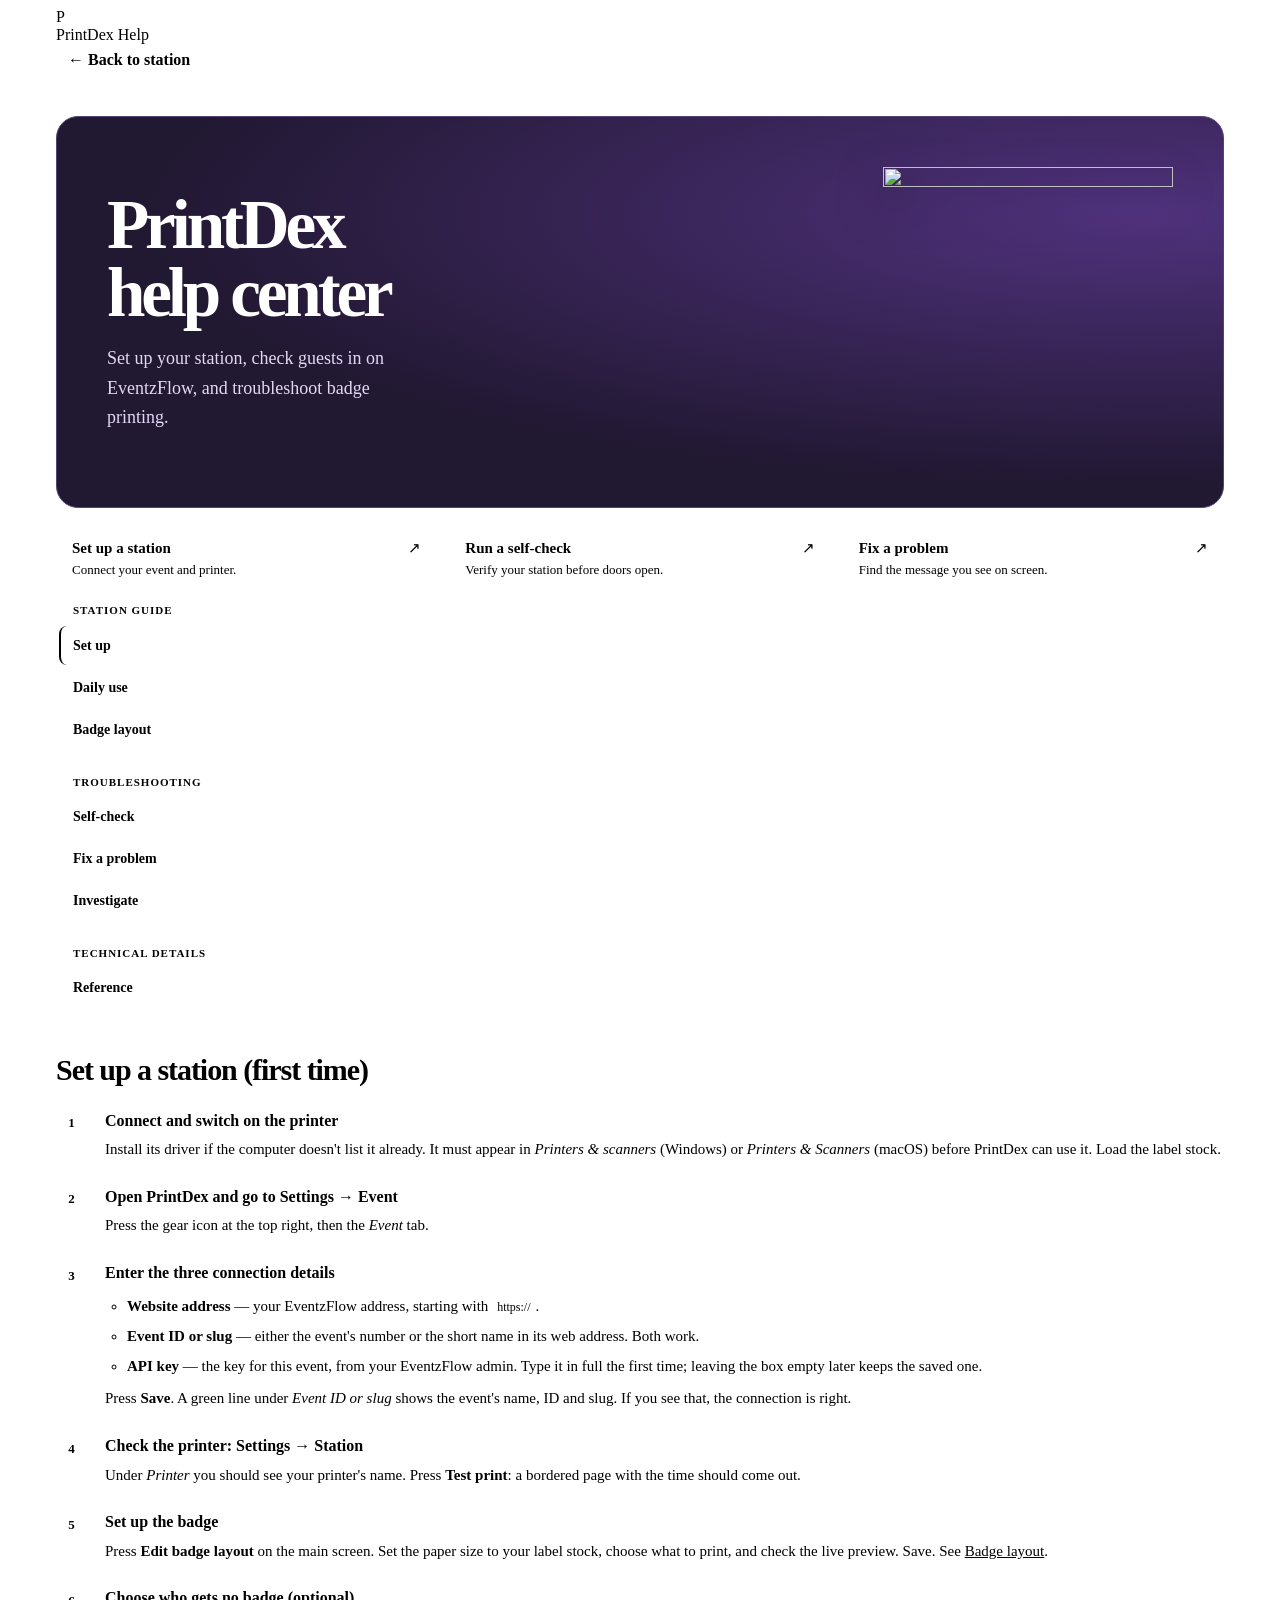
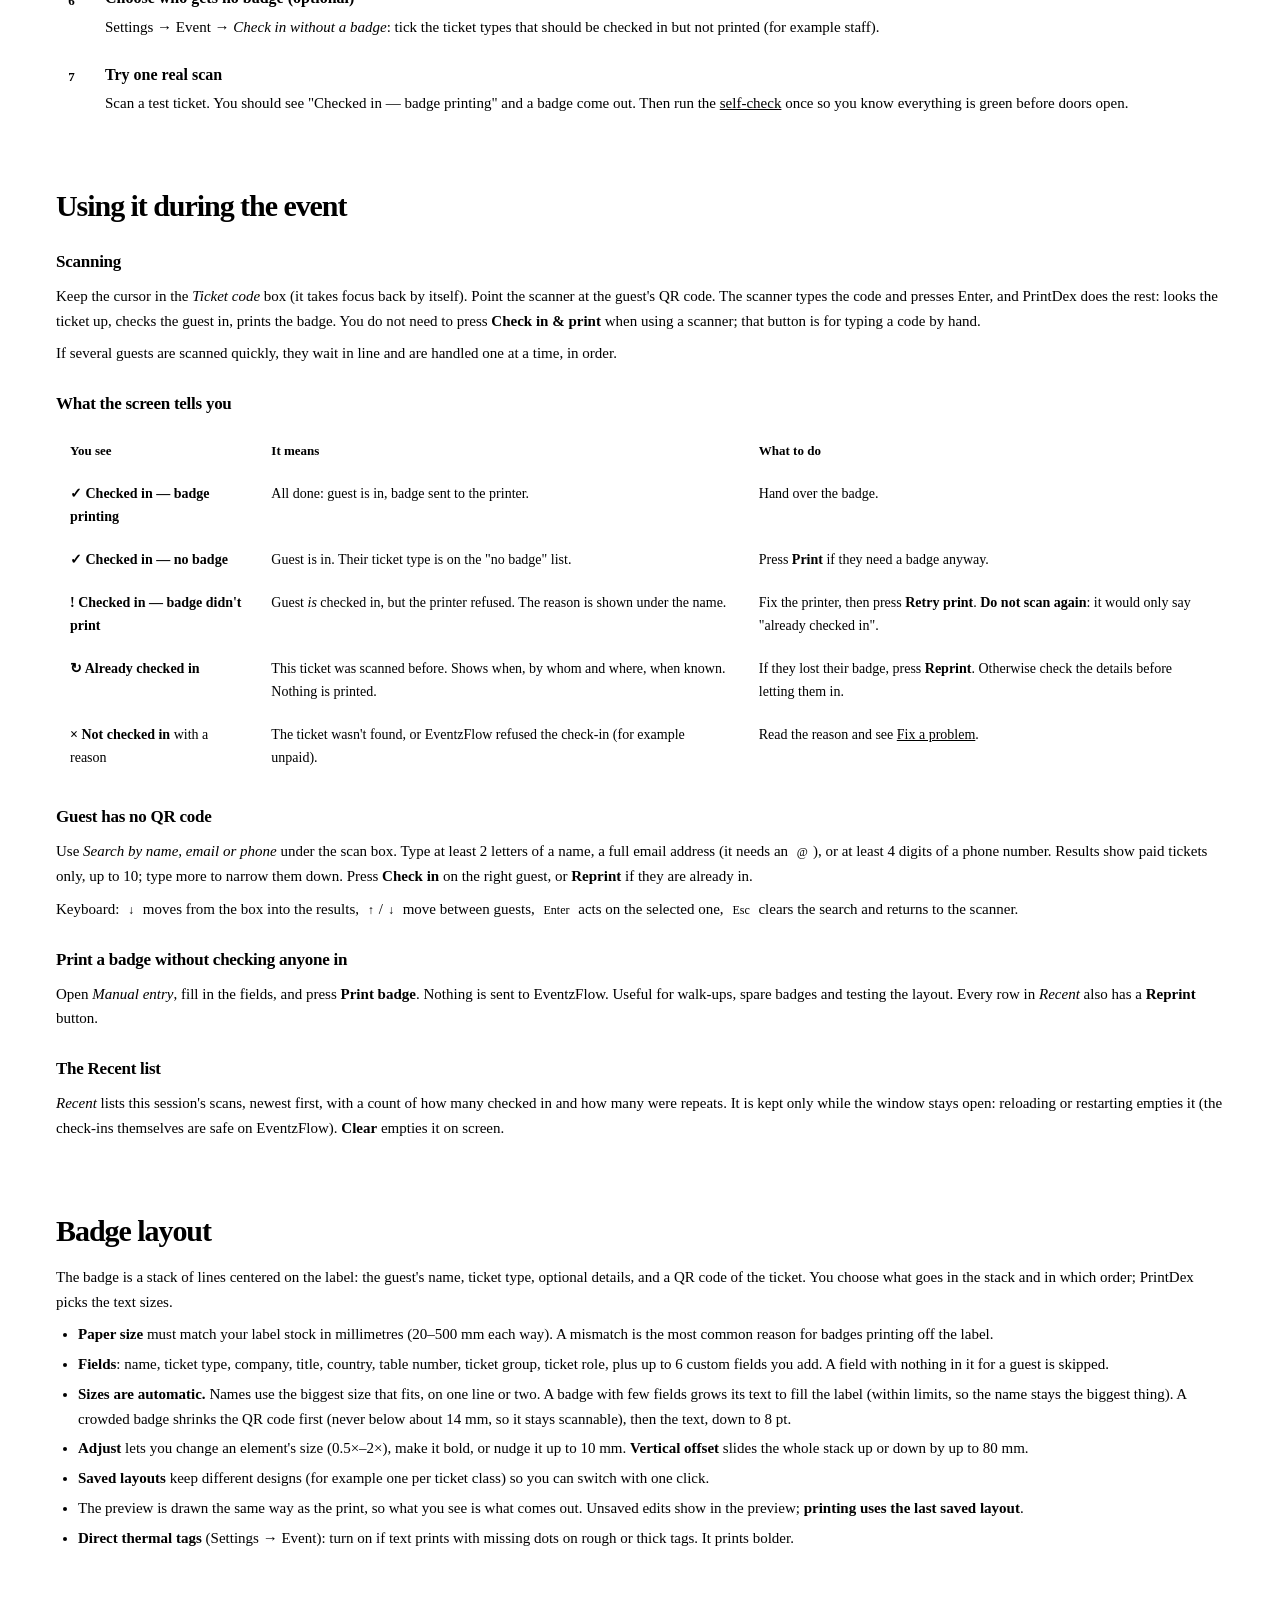
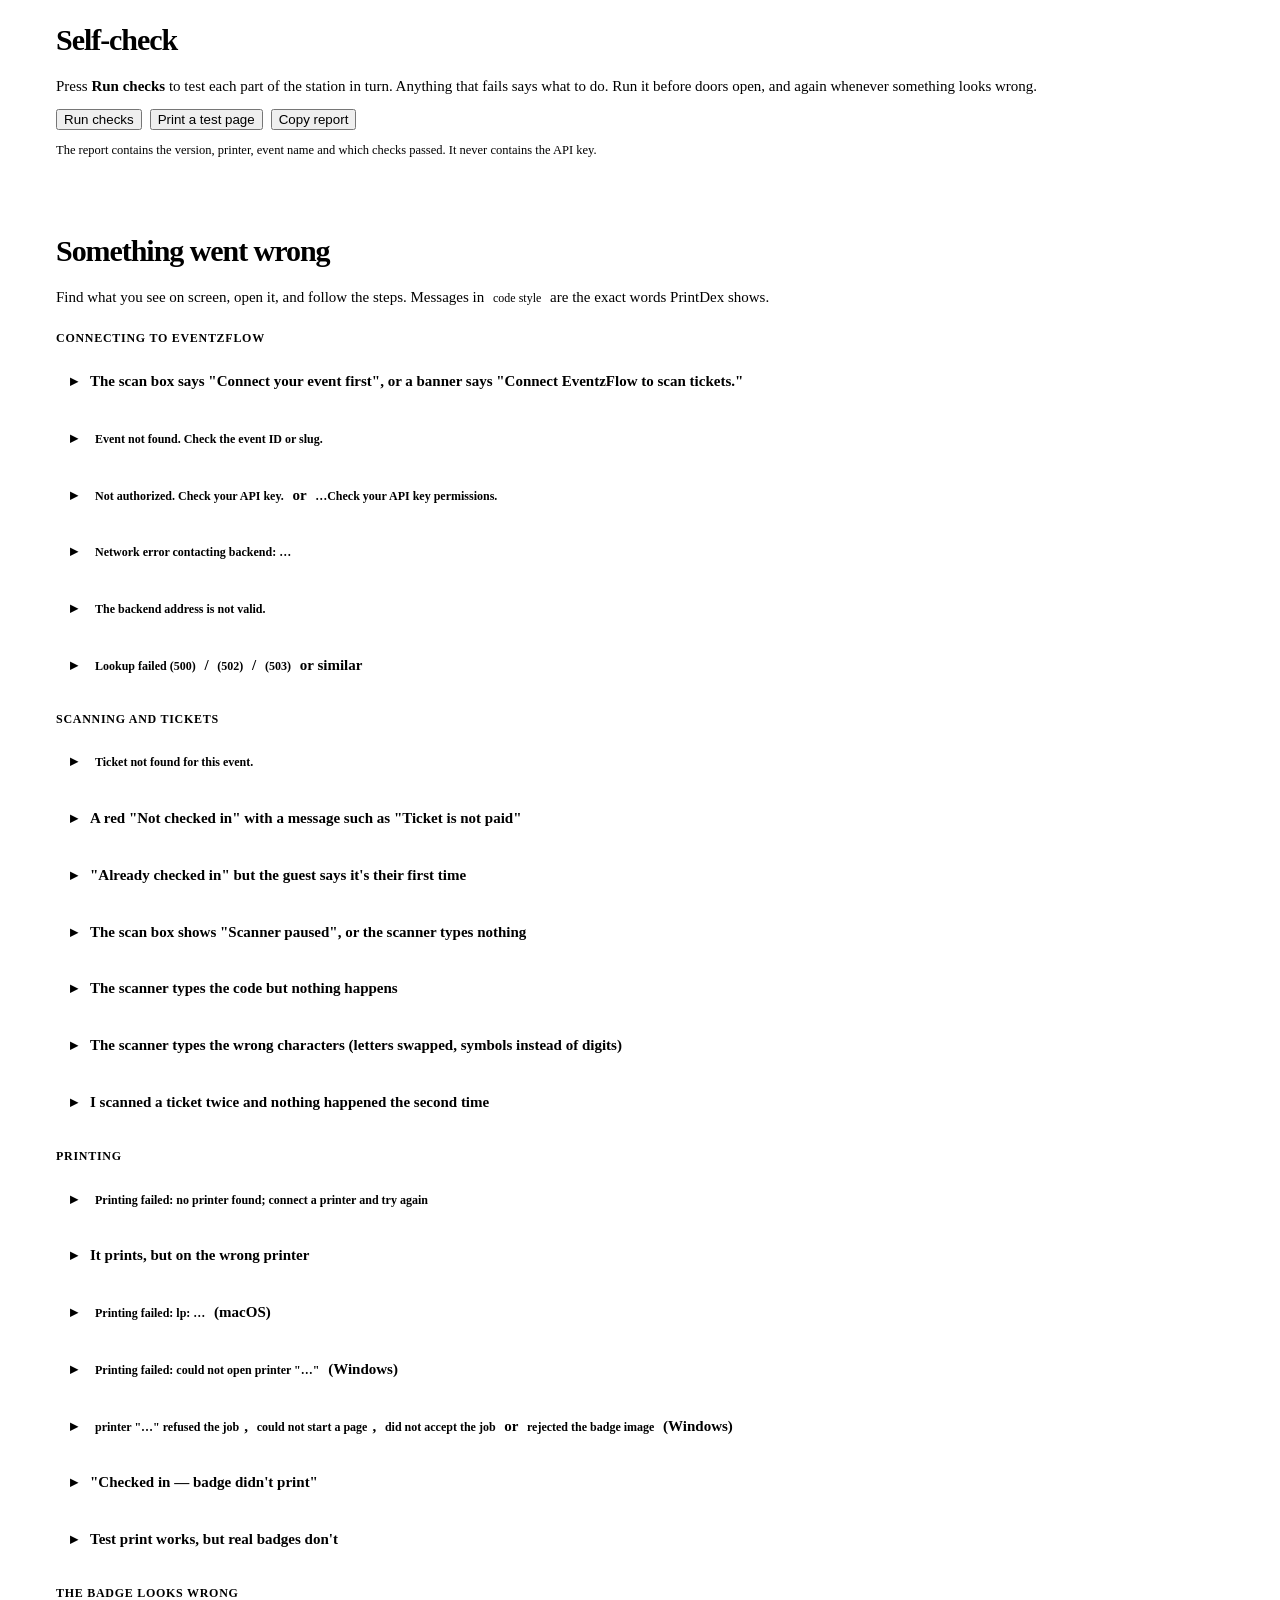
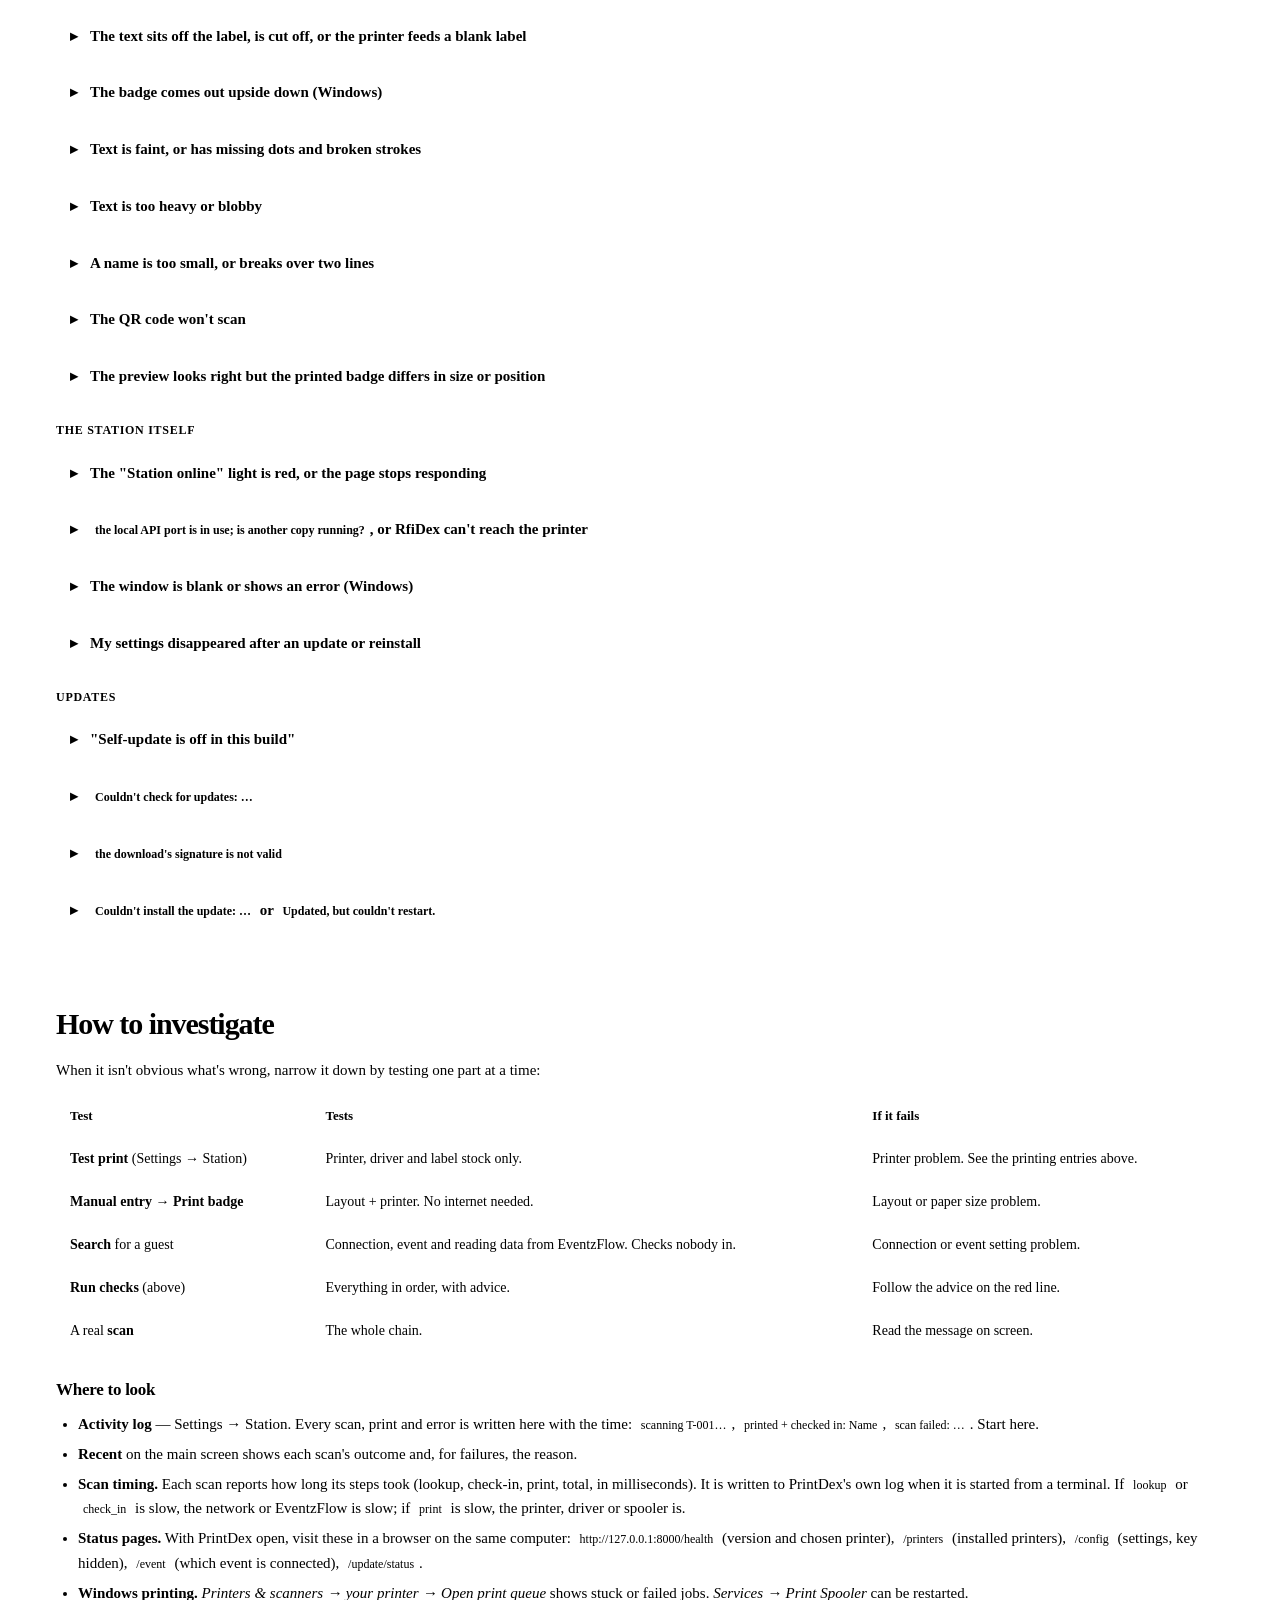
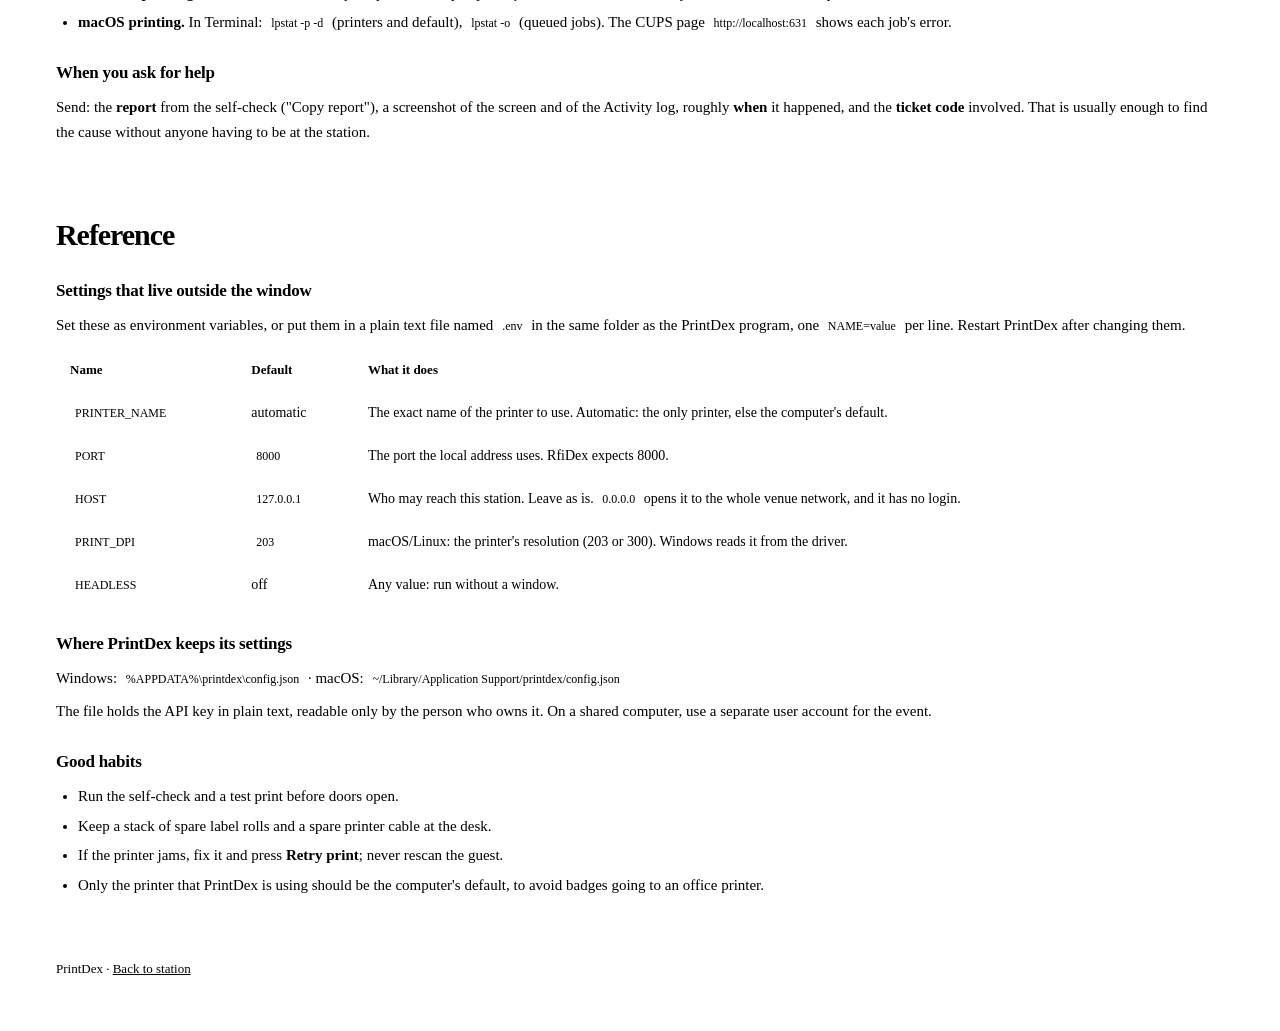
==== commit 8a1579f8: "feat(help): redesign the PrintDex help center Co-authored-by: Codex <codex@openai.com>" ====
--- a/internal/server/ui/help.html
+++ b/internal/server/ui/help.html
@@ -15,15 +15,61 @@
 </script>
 <link rel="stylesheet" href="/static/style.css" />
 <style>
-  main.help { display: block; max-width: 920px; }
-  .help h1 { margin: 0 0 6px; font-size: clamp(28px, 4vw, 40px); font-weight: 730; letter-spacing: -.045em; line-height: 1.1; }
-  .help .lede { margin: 0 0 18px; color: var(--muted); font-size: 14.5px; }
-  .help .zone { margin-bottom: 16px; padding: 18px 20px; scroll-margin-top: 84px; }
-  .help h2 { margin: 0 0 10px; font-size: 18px; font-weight: 700; letter-spacing: -.02em; }
-  .help h3 { margin: 18px 0 6px; font-size: 14px; font-weight: 700; }
-  .help p { margin: 6px 0; }
-  .help ul, .help ol { margin: 6px 0; padding-left: 22px; }
-  .help li { margin: 4px 0; }
+  .help-page { background: var(--panel); --help-anchor: 90px; }
+  .help-page .topbar { padding-inline: max(clamp(20px, 4vw, 48px), calc((100% - 1184px) / 2)); }
+  main.help {
+    grid-template-columns: 212px minmax(0, 1fr);
+    grid-template-areas: "nav intro" "nav shortcuts" "nav content"; gap: 0 clamp(28px, 4vw, 56px);
+    max-width: 1280px; padding: 40px clamp(20px, 4vw, 48px) 36px;
+    font-size: 15px; line-height: 1.65;
+  }
+  .help-nav {
+    grid-area: nav; position: sticky; top: 96px; max-height: calc(100vh - 112px); overflow: auto;
+    border-right: 1px solid var(--line); padding: 6px 20px 12px 3px;
+  }
+  .help-nav-label {
+    display: block; margin: 0 0 6px 14px; color: var(--muted);
+    font-size: 11px; font-weight: 750; letter-spacing: .09em; text-transform: uppercase;
+  }
+  .help .toc { list-style: none; display: grid; gap: 3px; margin: 0; padding: 0; }
+  .help .toc + .help-nav-label { margin-top: 24px; }
+  .help .toc li { margin: 0; }
+  .help .toc a {
+    display: block; padding: 8px 12px; border-radius: 8px; color: var(--ink-soft); border-left: 2px solid transparent;
+    font-size: 14px; font-weight: 570; text-decoration: none;
+  }
+  .help .toc a:hover { background: var(--panel-2); color: var(--accent); }
+  .help .toc a[aria-current="location"] { background: var(--accent-soft); color: var(--accent); border-left-color: currentColor; font-weight: 700; }
+  .help-hero {
+    grid-area: intro; min-width: 0; overflow: hidden;
+    display: grid; grid-template-columns: minmax(0, 1.3fr) minmax(0, 1fr); align-items: center; gap: 10px;
+    padding: clamp(26px, 4vw, 50px); border: 1px solid #574277; border-radius: 22px;
+    background: radial-gradient(ellipse at 93% 25%, #50327d, transparent 65%), #211832;
+    color: #fff;
+  }
+  .help h1 { margin: 0; font-size: clamp(38px, 5.4vw, 70px); font-weight: 750; letter-spacing: -.06em; line-height: .99; }
+  .help .lede { max-width: 36ch; margin: 16px 0 0; color: #e3d7f6; font-size: clamp(15px, 2vw, 18px); }
+  .help-hero img {
+    display: block; width: 100%; max-width: 290px; height: auto; justify-self: end;
+    filter: drop-shadow(0 16px 22px #130a26a3);
+  }
+  .help-content { grid-area: content; min-width: 0; }
+  .help-shortcuts { grid-area: shortcuts; display: grid; grid-template-columns: repeat(3, minmax(0, 1fr)); gap: 12px; margin-top: 14px; }
+  .help .help-shortcuts a {
+    display: grid; grid-template-columns: minmax(0, 1fr) auto; align-content: start; gap: 3px 8px;
+    padding: 16px; border: 1px solid var(--line); border-radius: 13px;
+    background: var(--panel-2); color: var(--ink); text-decoration: none;
+  }
+  .help-shortcuts a:hover { border-color: var(--accent); background: var(--accent-soft); }
+  .help-shortcuts strong { font-size: 15px; line-height: 1.35; }
+  .help-shortcuts small { grid-column: 1 / -1; color: var(--muted); font-size: 13px; line-height: 1.4; }
+  .help-shortcuts .arrow { color: var(--accent); line-height: 1.35; }
+  .help .topic { padding: 32px 0; border-bottom: 1px solid var(--line); scroll-margin-top: var(--help-anchor); }
+  .help h2 { margin: 0 0 16px; font-size: clamp(23px, 3vw, 30px); font-weight: 730; letter-spacing: -.035em; line-height: 1.2; }
+  .help h3 { margin: 24px 0 6px; font-size: 17px; font-weight: 700; letter-spacing: -.015em; }
+  .help p { margin: 8px 0; }
+  .help ul, .help ol { margin: 8px 0; padding-left: 22px; }
+  .help li { margin: 5px 0; }
   .help code, .help kbd {
     font-family: var(--font-mono); font-size: 12px; padding: 1px 5px; border-radius: 5px;
     background: var(--panel-2); border: 1px solid var(--line); overflow-wrap: anywhere;
@@ -32,29 +78,31 @@
   .help a { color: var(--accent); }
   .back { display: inline-flex; align-items: center; gap: 6px; padding: 7px 12px; border: 1px solid var(--line);
     border-radius: 9px; background: var(--panel); color: var(--accent); font-weight: 600; text-decoration: none; }
-  .help ul.toc { display: flex; flex-wrap: wrap; gap: 8px; margin: 0 0 18px; padding: 0; list-style: none; }
-  .toc a { display: inline-block; padding: 6px 12px; border: 1px solid var(--line); border-radius: 999px;
-    background: var(--panel); color: var(--ink-soft); font-weight: 600; font-size: 12.5px; text-decoration: none; }
-  .toc a:hover { color: var(--accent); border-color: var(--accent); }
-
-  ol.steps { list-style: none; counter-reset: step; padding: 0; }
-  ol.steps > li { counter-increment: step; position: relative; margin: 0 0 12px; padding-left: 40px; }
-  ol.steps > li::before {
-    content: counter(step); position: absolute; left: 0; top: 0; width: 27px; height: 27px; display: grid; place-items: center;
-    border-radius: 50%; background: var(--accent-soft); color: var(--accent); font-weight: 700; font-size: 13px;
-  }
-  ol.steps > li > strong:first-child { display: block; }
+  .back:hover { background: var(--accent-soft); }
+
+  .help .steps { list-style: none; counter-reset: step; padding: 4px 0 0; }
+  .steps > li { counter-increment: step; position: relative; margin: 0; padding: 0 0 22px 49px; }
+  .steps > li:last-child { padding-bottom: 0; }
+  .steps > li:not(:last-child)::after {
+    content: ""; position: absolute; top: 34px; bottom: 3px; left: 15px; border-left: 1px solid var(--line-strong);
+  }
+  .steps > li::before {
+    content: counter(step); position: absolute; left: 0; top: 0; width: 31px; height: 31px; display: grid; place-items: center;
+    border-radius: 9px; background: var(--accent-soft); color: var(--accent); font-weight: 700; font-size: 13px;
+  }
+  .steps > li > strong:first-child { display: block; margin-bottom: 3px; font-size: 16px; }
   .note { margin: 10px 0; padding: 10px 12px; border-left: 3px solid var(--accent); background: var(--accent-soft); border-radius: 0 8px 8px 0; }
   .note.warn { border-left-color: var(--warn); background: color-mix(in srgb, var(--warn) 12%, var(--panel)); }
-  table.simple { width: 100%; border-collapse: collapse; margin: 8px 0; font-size: 13px; }
-  table.simple th, table.simple td { text-align: left; vertical-align: top; padding: 8px 10px; border-bottom: 1px solid var(--line); }
-  table.simple th { color: var(--muted); font-size: 12px; font-weight: 600; }
-  .table-wrap { overflow-x: auto; }
+  table.simple { width: 100%; min-width: 520px; border-collapse: collapse; font-size: 14px; }
+  table.simple th, table.simple td { text-align: left; vertical-align: top; padding: 10px 14px; border-bottom: 1px solid var(--line); }
+  table.simple th { color: var(--muted); background: var(--panel-2); font-size: 13px; font-weight: 700; }
+  table.simple tr:last-child td { border-bottom: 0; }
+  .table-wrap { overflow-x: auto; margin: 12px 0; border: 1px solid var(--line); border-radius: 12px; }
 
   details.fix { border: 1px solid var(--line); border-radius: 10px; margin: 8px 0; background: var(--panel); }
-  details.fix > summary { cursor: pointer; padding: 10px 14px; font-weight: 600; list-style: none; display: flex; gap: 10px; align-items: baseline; }
+  details.fix > summary { position: relative; cursor: pointer; padding: 12px 14px 12px 34px; font-weight: 600; list-style: none; }
   details.fix > summary::-webkit-details-marker { display: none; }
-  details.fix > summary::before { content: "▸"; color: var(--muted); transition: transform .12s; flex: none; }
+  details.fix > summary::before { content: "▸"; position: absolute; left: 14px; color: var(--muted); transition: transform .12s; }
   details.fix[open] > summary::before { transform: rotate(90deg); }
   details.fix > summary:hover { color: var(--accent); }
   details.fix .body { padding: 0 14px 12px 34px; }
@@ -73,10 +121,29 @@
   .check-row .f { grid-column: 2; color: var(--muted); }
   .check-summary { margin: 10px 0 0; font-weight: 650; }
   textarea.report { width: 100%; min-height: 150px; margin-top: 8px; font-family: var(--font-mono); font-size: 12px; }
-  .foot { color: var(--muted); font-size: 12.5px; text-align: center; padding: 8px 0 30px; }
+  .foot { color: var(--muted); font-size: 13px; padding-top: 12px; }
+
+  @media (max-width: 760px) {
+    main.help { grid-template-columns: minmax(0, 1fr); grid-template-areas: "intro" "shortcuts" "nav" "content"; gap: 16px; padding-top: 20px; }
+    .help-shortcuts { margin-top: 0; }
+    .help-nav { position: static; max-height: none; overflow: visible; border: 1px solid var(--line); border-radius: 12px; padding: 12px; }
+    .help-nav-label { margin: 0 0 6px 10px; }
+    .help .toc + .help-nav-label { margin-top: 12px; }
+    .help .toc { grid-template-columns: repeat(2, minmax(0, 1fr)); }
+    .help .toc a { padding: 7px 10px; }
+  }
+  @media (max-width: 640px) {
+    .help-page { --help-anchor: 16px; }
+  }
+  @media (max-width: 500px) {
+    .help-hero { grid-template-columns: minmax(0, 1fr); gap: 0; padding-bottom: 15px; }
+    .help-hero img { max-width: 152px; justify-self: center; }
+    .help-shortcuts { grid-template-columns: minmax(0, 1fr); gap: 8px; }
+    .help .help-shortcuts a { padding: 12px 14px; }
+  }
 </style>
 </head>
-<body>
+<body class="help-page">
   <header class="topbar">
     <div class="brand">
       <div class="brand-mark" aria-hidden="true">P</div>
@@ -89,23 +156,45 @@
   </header>
 
   <main class="help">
-    <h1>How to use PrintDex</h1>
-    <p class="lede">Scan a guest's ticket, they are checked in on EventzFlow, and their badge prints. This page covers setup, daily use, and what to do when something goes wrong.</p>
-
-    <ul class="toc">
-      <li><a href="#start">Set up</a></li>
-      <li><a href="#daily">Daily use</a></li>
-      <li><a href="#layout">Badge layout</a></li>
-      <li><a href="#selfcheck">Self-check</a></li>
-      <li><a href="#fix">Fix a problem</a></li>
-      <li><a href="#investigate">Investigate</a></li>
-      <li><a href="#reference">Reference</a></li>
-    </ul>
+    <div class="help-hero">
+      <div>
+        <h1>PrintDex<br />help center</h1>
+        <p class="lede">Set up your station, check guests in on EventzFlow, and troubleshoot badge printing.</p>
+      </div>
+      <img src="/static/help-printer.webp" width="640" height="640" alt="" />
+    </div>
+
+    <nav class="help-shortcuts" aria-label="Common tasks">
+      <a href="#start"><strong>Set up a station</strong><span class="arrow" aria-hidden="true">↗</span><small>Connect your event and printer.</small></a>
+      <a href="#selfcheck"><strong>Run a self-check</strong><span class="arrow" aria-hidden="true">↗</span><small>Verify your station before doors open.</small></a>
+      <a href="#fix"><strong>Fix a problem</strong><span class="arrow" aria-hidden="true">↗</span><small>Find the message you see on screen.</small></a>
+    </nav>
+
+    <nav class="help-nav" aria-label="Help topics">
+      <span class="help-nav-label" id="guide-label">Station guide</span>
+      <ul class="toc" aria-labelledby="guide-label">
+        <li><a href="#start" aria-current="location">Set up</a></li>
+        <li><a href="#daily">Daily use</a></li>
+        <li><a href="#layout">Badge layout</a></li>
+      </ul>
+      <span class="help-nav-label" id="support-label">Troubleshooting</span>
+      <ul class="toc" aria-labelledby="support-label">
+        <li><a href="#selfcheck">Self-check</a></li>
+        <li><a href="#fix">Fix a problem</a></li>
+        <li><a href="#investigate">Investigate</a></li>
+      </ul>
+      <span class="help-nav-label" id="reference-label">Technical details</span>
+      <ul class="toc" aria-labelledby="reference-label">
+        <li><a href="#reference">Reference</a></li>
+      </ul>
+    </nav>
+
+    <div class="help-content">
 
     <!-- ============ SET UP ============ -->
-    <section class="zone" id="start">
+    <section class="topic" id="start">
       <h2>Set up a station (first time)</h2>
-      <ol class="steps">
+      <ol class="steps" role="list">
         <li><strong>Connect and switch on the printer</strong>
           Install its driver if the computer doesn't list it already. It must appear in <em>Printers &amp; scanners</em> (Windows) or <em>Printers &amp; Scanners</em> (macOS) before PrintDex can use it. Load the label stock.</li>
         <li><strong>Open PrintDex and go to Settings → Event</strong>
@@ -129,7 +218,7 @@
     </section>
 
     <!-- ============ DAILY USE ============ -->
-    <section class="zone" id="daily">
+    <section class="topic" id="daily">
       <h2>Using it during the event</h2>
       <h3>Scanning</h3>
       <p>Keep the cursor in the <em>Ticket code</em> box (it takes focus back by itself). Point the scanner at the guest's QR code. The scanner types the code and presses Enter, and PrintDex does the rest: looks the ticket up, checks the guest in, prints the badge. You do not need to press <b>Check in &amp; print</b> when using a scanner; that button is for typing a code by hand.</p>
@@ -157,7 +246,7 @@
     </section>
 
     <!-- ============ LAYOUT ============ -->
-    <section class="zone" id="layout">
+    <section class="topic" id="layout">
       <h2>Badge layout</h2>
       <p>The badge is a stack of lines centered on the label: the guest's name, ticket type, optional details, and a QR code of the ticket. You choose what goes in the stack and in which order; PrintDex picks the text sizes.</p>
       <ul>
@@ -172,7 +261,7 @@
     </section>
 
     <!-- ============ SELF CHECK ============ -->
-    <section class="zone" id="selfcheck">
+    <section class="topic" id="selfcheck">
       <h2>Self-check</h2>
       <p>Press <b>Run checks</b> to test each part of the station in turn. Anything that fails says what to do. Run it before doors open, and again whenever something looks wrong.</p>
       <div class="check-actions">
@@ -188,7 +277,7 @@
     </section>
 
     <!-- ============ FIX A PROBLEM ============ -->
-    <section class="zone" id="fix">
+    <section class="topic" id="fix">
       <h2>Something went wrong</h2>
       <p>Find what you see on screen, open it, and follow the steps. Messages in <code>code style</code> are the exact words PrintDex shows.</p>
 
@@ -388,7 +477,7 @@
     </section>
 
     <!-- ============ INVESTIGATE ============ -->
-    <section class="zone" id="investigate">
+    <section class="topic" id="investigate">
       <h2>How to investigate</h2>
       <p>When it isn't obvious what's wrong, narrow it down by testing one part at a time:</p>
       <div class="table-wrap"><table class="simple">
@@ -415,7 +504,7 @@
     </section>
 
     <!-- ============ REFERENCE ============ -->
-    <section class="zone" id="reference">
+    <section class="topic" id="reference">
       <h2>Reference</h2>
       <h3>Settings that live outside the window</h3>
       <p>Set these as environment variables, or put them in a plain text file named <code>.env</code> in the same folder as the PrintDex program, one <code>NAME=value</code> per line. Restart PrintDex after changing them.</p>
@@ -442,6 +531,7 @@
     </section>
 
     <p class="foot">PrintDex <span id="foot-version"></span> · <a href="/">Back to station</a></p>
+    </div>
   </main>
 
 <script>
@@ -631,9 +721,27 @@
 
   // A link like /help#some-id opens that entry if it is a collapsed one.
   if (location.hash) {
-    const target = document.querySelector(location.hash);
+    const target = $(location.hash.slice(1));
     if (target && target.tagName === "DETAILS") target.open = true;
   }
+
+  const topics = Array.from(document.querySelectorAll(".help-nav a"), (link) => ({
+    link, section: $(link.hash.slice(1)),
+  })).reverse();
+  let currentTopic = topics[topics.length - 1];
+  function updateTopic() {
+    const offset = parseFloat(getComputedStyle(currentTopic.section).scrollMarginTop) + 2;
+    const atEnd = window.scrollY + window.innerHeight >= document.documentElement.scrollHeight - 1;
+    const next = atEnd ? topics[0] :
+      topics.find(({ section }) => section.getBoundingClientRect().top <= offset) || topics[topics.length - 1];
+    if (next === currentTopic) return;
+    currentTopic.link.removeAttribute("aria-current");
+    next.link.setAttribute("aria-current", "location");
+    currentTopic = next;
+  }
+  window.addEventListener("scroll", updateTopic, { passive: true });
+  window.addEventListener("resize", updateTopic);
+  updateTopic();
 })();
 </script>
 </body>
